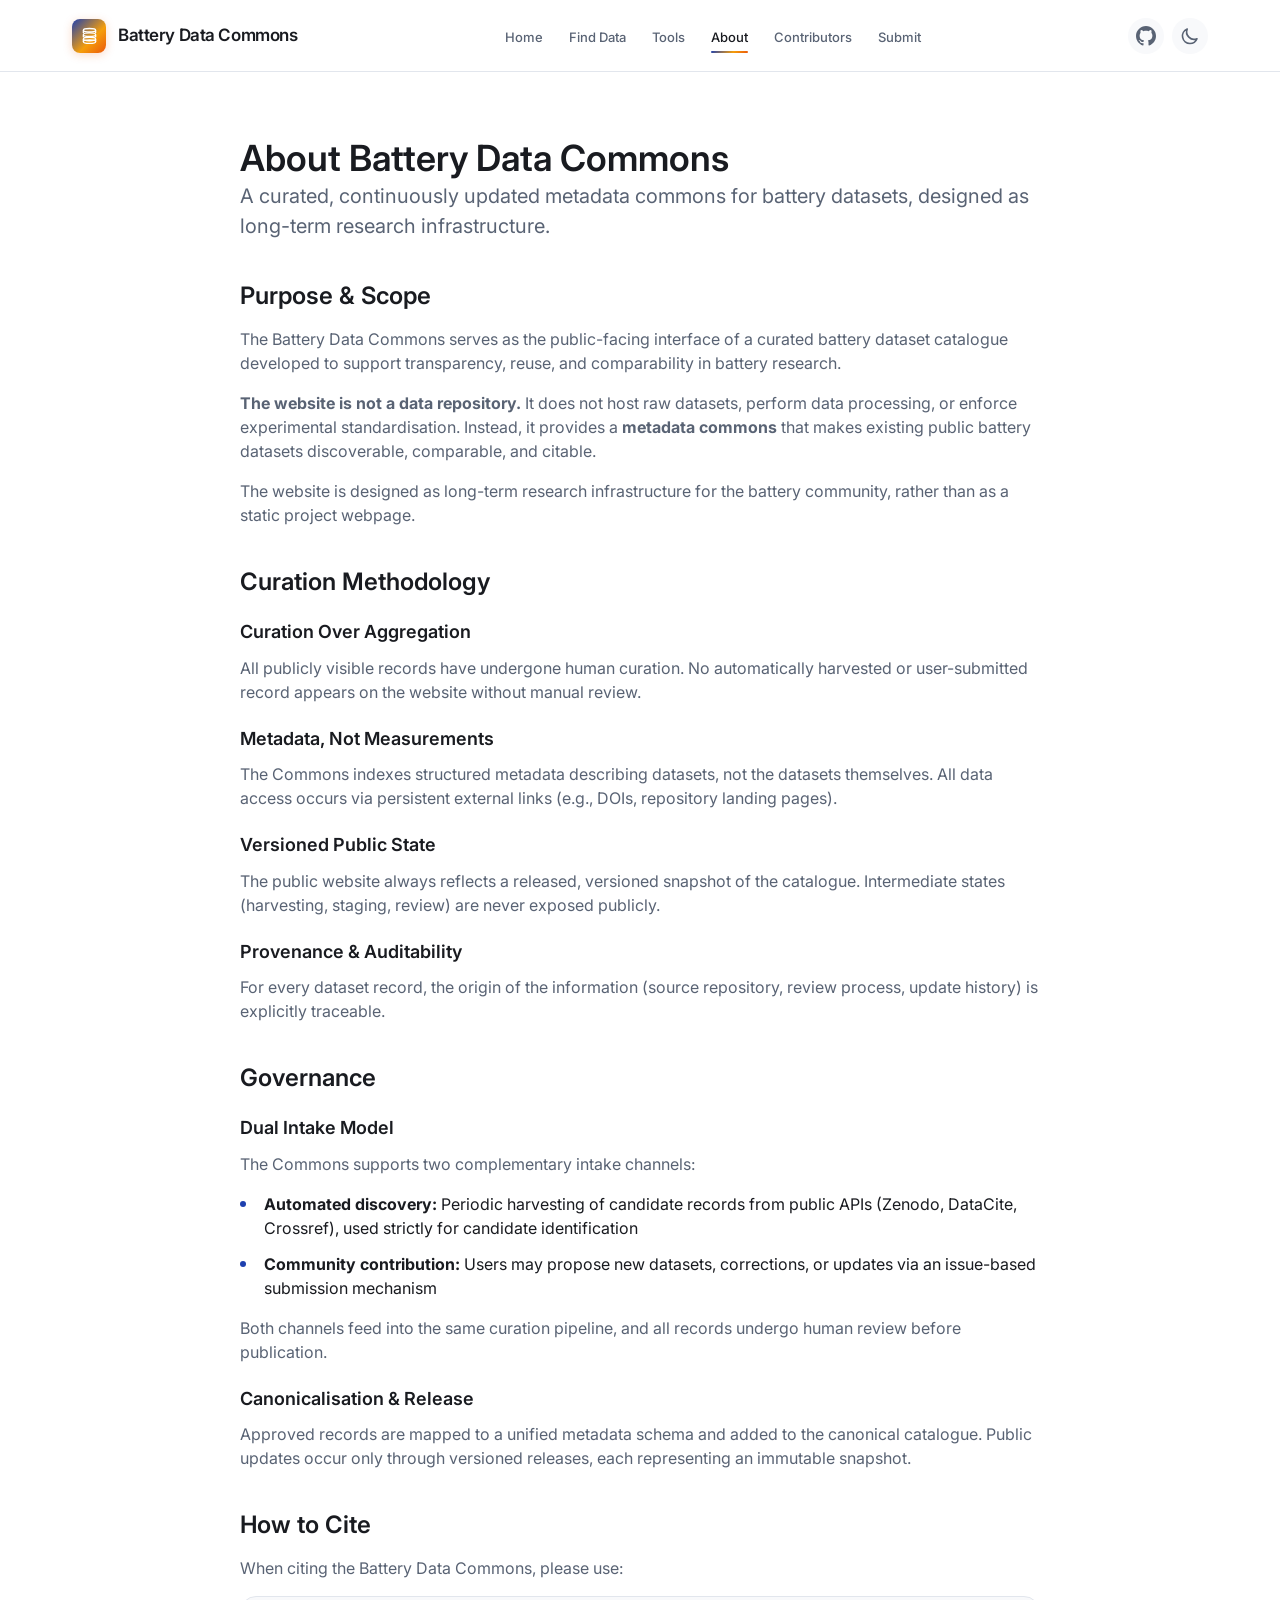
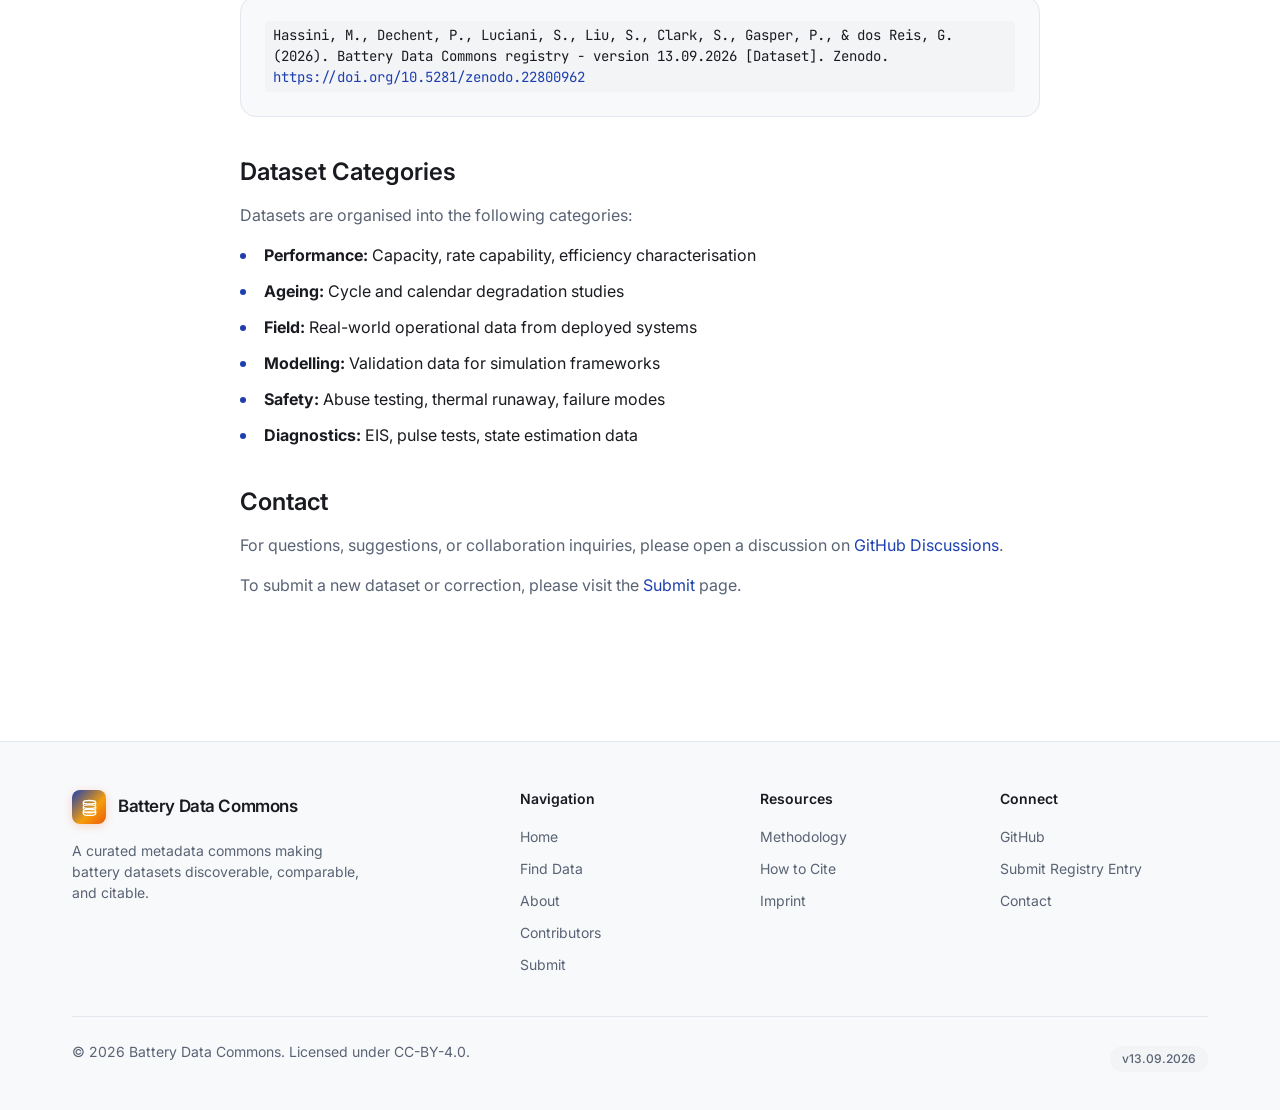
==== BatteryDataCommons/about.html @ a102e531 "Release the v13.09.2026 registry and the refreshed interface The published mirror was still serving " ====
<!DOCTYPE html>
<html lang="en">

<head>
    <meta charset="UTF-8">
    <script>
        (function () {
            const savedTheme = localStorage.getItem('bdc-theme') || 'light';
            document.documentElement.setAttribute('data-theme', savedTheme);
        })();
    </script>
    <meta name="viewport" content="width=device-width, initial-scale=1.0">
    <title>About — Battery Data Commons</title>
    <meta name="description"
        content="Learn about the Battery Data Commons, the methodology, governance, and how to cite the catalogue.">

    <!-- Fonts -->
    <link rel="preconnect" href="https://fonts.googleapis.com">
    <link rel="preconnect" href="https://fonts.gstatic.com" crossorigin>
    <link
        href="https://fonts.googleapis.com/css2?family=Inter:wght@400;500;600;700&family=JetBrains+Mono:wght@400;500&display=swap"
        rel="stylesheet">

    <!-- Styles -->
    <link rel="stylesheet" href="css/variables.css">
    <link rel="stylesheet" href="css/base.css">
    <link rel="stylesheet" href="css/components.css">
    <link rel="stylesheet" href="css/pages.css">

  <link rel="stylesheet" href="css/catalogue.css?v=20260917a">
</head>

<body>
    <!-- Navigation -->
    <nav class="nav">
        <div class="nav-inner">
            <a href="index.html" class="nav-logo">
                <div class="nav-logo-icon">
                    <svg width="20" height="20" viewBox="0 0 24 24" fill="none" stroke="white" stroke-width="1.5">
                        <!-- Bottom dataset container -->
                        <ellipse cx="12" cy="19" rx="7" ry="2" />
                        <path d="M5 16 L5 19 M19 16 L19 19" />
                        <ellipse cx="12" cy="16" rx="7" ry="2" />
                        <!-- Middle dataset container -->
                        <path d="M5 11 L5 14 M19 11 L19 14" />
                        <ellipse cx="12" cy="11" rx="7" ry="2" />
                        <!-- Top dataset container -->
                        <path d="M5 6 L5 9 M19 6 L19 9" />
                        <ellipse cx="12" cy="6" rx="7" ry="2" />
                    </svg>
                </div>
                <span>Battery Data Commons</span>
            </a>

            <ul class="nav-links">
                <li><a href="index.html">Home</a></li>
                <li><a href="find-data.html">Find Data</a></li>
                <li><a href="tools.html">Tools</a></li>
                <li><a href="about.html" class="active">About</a></li>
                <li><a href="members.html">Contributors</a></li>
                <li><a href="contribute.html">Submit</a></li>
            </ul>

            <div class="nav-actions">
                <a href="https://github.com/BatteryCommons/BatteryCommons.github.io" target="_blank" rel="noopener"
                    class="icon-link" aria-label="GitHub Repository">
                    <svg xmlns="http://www.w3.org/2000/svg" width="20" height="20" viewBox="0 0 24 24"
                        fill="currentColor" stroke="none">
                        <path
                            d="M12 0c-6.626 0-12 5.373-12 12 0 5.302 3.438 9.8 8.207 11.387.599.111.793-.261.793-.577v-2.234c-3.338.726-4.033-1.416-4.033-1.416-.546-1.387-1.333-1.756-1.333-1.756-1.089-.745.083-.729.083-.729 1.205.084 1.839 1.237 1.839 1.237 1.07 1.834 2.807 1.304 3.492.997.107-.775.418-1.305.762-1.604-2.665-.305-5.467-1.334-5.467-5.931 0-1.311.469-2.381 1.236-3.221-.124-.303-.535-1.524.117-3.176 0 0 1.008-.322 3.301 1.23.957-.266 1.983-.399 3.003-.404 1.02.005 2.047.138 3.006.404 2.291-1.552 3.297-1.23 3.297-1.23.653 1.653.242 2.874.118 3.176.77.84 1.235 1.911 1.235 3.221 0 4.609-2.807 5.624-5.479 5.921.43.372.823 1.102.823 2.222v3.293c0 .319.192.694.801.576 4.765-1.589 8.199-6.086 8.199-11.386 0-6.627-5.373-12-12-12z" />
                    </svg>
                </a>
                <button class="theme-toggle" onclick="BDCUI.toggleTheme()" aria-label="Toggle theme">
                    <svg xmlns="http://www.w3.org/2000/svg" fill="none" viewBox="0 0 24 24" stroke="currentColor">
                        <path stroke-linecap="round" stroke-linejoin="round" stroke-width="2"
                            d="M20.354 15.354A9 9 0 018.646 3.646 9.003 9.003 0 0012 21a9.003 9.003 0 008.354-5.646z" />
                    </svg>
                </button>
                <button class="nav-toggle" onclick="BDCUI.toggleMobileNav()" aria-label="Toggle menu">
                    <svg width="24" height="24" viewBox="0 0 24 24" fill="none" stroke="currentColor" stroke-width="2">
                        <line x1="3" y1="6" x2="21" y2="6" />
                        <line x1="3" y1="12" x2="21" y2="12" />
                        <line x1="3" y1="18" x2="21" y2="18" />
                    </svg>
                </button>
            </div>
        </div>
    </nav>

    <main>
        <section class="section">
            <div class="container">
                <div class="about-content">
                    <h1>About Battery Data Commons</h1>
                    <p class="text-xl" style="color: var(--color-text-secondary);">
                        A curated, continuously updated metadata commons for battery datasets, designed as long-term
                        research infrastructure.
                    </p>

                    <h2 id="purpose">Purpose & Scope</h2>
                    <p>
                        The Battery Data Commons serves as the public-facing interface of a curated battery dataset
                        catalogue developed to support transparency, reuse, and comparability in battery research.
                    </p>
                    <p>
                        <strong>The website is not a data repository.</strong> It does not host raw datasets, perform
                        data processing, or enforce experimental standardisation. Instead, it provides a
                        <strong>metadata commons</strong> that makes existing public battery datasets discoverable,
                        comparable, and citable.
                    </p>
                    <p>
                        The website is designed as long-term research infrastructure for the battery community,
                        rather than as a static project webpage.
                    </p>

                    <h2 id="methodology">Curation Methodology</h2>
                    <h3>Curation Over Aggregation</h3>
                    <p>
                        All publicly visible records have undergone human curation. No automatically harvested or
                        user-submitted record appears on the website without manual review.
                    </p>

                    <h3>Metadata, Not Measurements</h3>
                    <p>
                        The Commons indexes structured metadata describing datasets, not the datasets themselves. All
                        data access occurs via persistent external links (e.g., DOIs, repository landing pages).
                    </p>

                    <h3>Versioned Public State</h3>
                    <p>
                        The public website always reflects a released, versioned snapshot of the catalogue. Intermediate
                        states (harvesting, staging, review) are never exposed publicly.
                    </p>

                    <h3>Provenance & Auditability</h3>
                    <p>
                        For every dataset record, the origin of the information (source repository, review process,
                        update history) is explicitly traceable.
                    </p>

                    <h2 id="governance">Governance</h2>
                    <h3>Dual Intake Model</h3>
                    <p>The Commons supports two complementary intake channels:</p>
                    <ul>
                        <li><strong>Automated discovery:</strong> Periodic harvesting of candidate records from public
                            APIs (Zenodo, DataCite, Crossref), used strictly for candidate identification</li>
                        <li><strong>Community contribution:</strong> Users may propose new datasets, corrections, or
                            updates via an issue-based submission mechanism</li>
                    </ul>
                    <p>Both channels feed into the same curation pipeline, and all records undergo human review before
                        publication.</p>

                    <h3>Canonicalisation & Release</h3>
                    <p>
                        Approved records are mapped to a unified metadata schema and added to the canonical catalogue.
                        Public updates occur only through versioned releases, each representing an immutable snapshot.
                    </p>

                    <h2 id="citation">How to Cite</h2>
                    <p>When citing the Battery Data Commons, please use:</p>
                    <div class="card" style="background: var(--color-bg-secondary);">
                        <code
                            style="display: block; white-space: pre-wrap; font-size: var(--text-sm);">Hassini, M., Dechent, P., Luciani, S., Liu, S., Clark, S., Gasper, P., &amp; dos Reis, G. (2026). Battery Data Commons registry - version 13.09.2026 [Dataset]. Zenodo. <a
                                href="https://doi.org/10.5281/zenodo.22800962" target="_blank"
                                rel="noopener">https://doi.org/10.5281/zenodo.22800962</a></code>
                    </div>

                    <h2 id="categories">Dataset Categories</h2>
                    <p>Datasets are organised into the following categories:</p>
                    <ul>
                        <li><strong>Performance:</strong> Capacity, rate capability, efficiency characterisation</li>
                        <li><strong>Ageing:</strong> Cycle and calendar degradation studies</li>
                        <li><strong>Field:</strong> Real-world operational data from deployed systems</li>
                        <li><strong>Modelling:</strong> Validation data for simulation frameworks</li>
                        <li><strong>Safety:</strong> Abuse testing, thermal runaway, failure modes</li>
                        <li><strong>Diagnostics:</strong> EIS, pulse tests, state estimation data</li>
                    </ul>

                    <h2 id="contact">Contact</h2>
                    <p>
                        For questions, suggestions, or collaboration inquiries, please open a discussion on
                        <a href="https://github.com/BatteryCommons/BatteryCommons.github.io/discussions">GitHub
                            Discussions</a>.
                    </p>
                    <p>
                        To submit a new dataset or correction, please visit the <a href="contribute.html">Submit</a>
                        page.
                    </p>
                </div>
            </div>
        </section>
    </main>

    <!-- Footer -->
    <footer class="footer">
        <div class="container">
            <div class="footer-grid">
                <div class="footer-brand">
                    <a href="index.html" class="nav-logo">
                        <div class="nav-logo-icon">
                            <svg width="20" height="20" viewBox="0 0 24 24" fill="none" stroke="white"
                                stroke-width="1.5">
                                <!-- Bottom dataset container -->
                                <ellipse cx="12" cy="19" rx="7" ry="2" />
                                <path d="M5 16 L5 19 M19 16 L19 19" />
                                <ellipse cx="12" cy="16" rx="7" ry="2" />
                                <!-- Middle dataset container -->
                                <path d="M5 11 L5 14 M19 11 L19 14" />
                                <ellipse cx="12" cy="11" rx="7" ry="2" />
                                <!-- Top dataset container -->
                                <path d="M5 6 L5 9 M19 6 L19 9" />
                                <ellipse cx="12" cy="6" rx="7" ry="2" />
                            </svg>
                        </div>
                        <span>Battery Data Commons</span>
                    </a>
                    <p>A curated metadata commons making battery datasets discoverable, comparable, and citable.</p>
                </div>
                <div>
                    <h4 class="footer-title">Navigation</h4>
                    <ul class="footer-links">
                        <li><a href="index.html">Home</a></li>
                        <li><a href="find-data.html">Find Data</a></li>
                        <li><a href="about.html">About</a></li>
                        <li><a href="members.html">Contributors</a></li>
                        <li><a href="contribute.html">Submit</a></li>
                    </ul>
                </div>
                <div>
                    <h4 class="footer-title">Resources</h4>
                    <ul class="footer-links">
                        <li><a href="#methodology">Methodology</a></li>
                        <li><a href="#citation">How to Cite</a></li>
                        <li><a href="imprint.html">Imprint</a></li>
                    </ul>
                </div>
                <div>
                    <h4 class="footer-title">Connect</h4>
                    <ul class="footer-links">
                        <li><a href="https://github.com/BatteryCommons/BatteryCommons.github.io" target="_blank"
                                rel="noopener">GitHub</a>
                        </li>
                        <li><a href="contribute.html">Submit Registry Entry</a></li>
                        <li><a href="mailto:contact@battery-data-commons.org">Contact</a></li>
                    </ul>
                </div>
            </div>
            <div class="footer-bottom">
                <p>© 2026 Battery Data Commons. Licensed under CC-BY-4.0.</p>
                <span class="version-badge">v13.09.2026</span>
            </div>
        </div>
    </footer>

    <!-- Scripts -->
    <script src="js/data.js?v=20260913"></script>
    <script src="js/ui.js?v=20260913b"></script>
  <script src="js/release.js?v=20260917a"></script>
</body>

</html>
---- BatteryDataCommons/css/variables.css ----
/* ============================================
   Battery Data Commons — Design System Variables
   ============================================ */

:root {
  /* Color Palette — Light Mode */
  --color-bg-primary: #ffffff;
  --color-bg-secondary: #f8fafc;
  --color-bg-tertiary: #f1f5f9;
  --color-bg-card: #ffffff;
  --color-bg-hover: #e2e8f0;

  --color-text-primary: #0f172a;
  --color-text-secondary: #475569;
  --color-text-tertiary: #94a3b8;
  --color-text-inverse: #ffffff;

  /* Accent Colors — Blue Gold Energy Theme */
  --color-accent-primary: #1e40af;
  /* Deep Blue */
  --color-accent-secondary: #f59e0b;
  /* Gold */
  --color-accent-tertiary: #ea580c;
  /* Orange */
  --color-accent-gradient: linear-gradient(135deg, #1e40af 0%, #f59e0b 60%, #ea580c 100%);

  /* Category Colors */
  --color-cat-performance: #3b82f6;
  --color-cat-durability: #f59e0b;
  --color-cat-field: #10b981;
  --color-cat-modelling: #8b5cf6;
  --color-cat-safety: #ef4444;
  --color-cat-diagnostics: #ec4899;

  /* Semantic Colors */
  --color-success: #10b981;
  --color-warning: #f59e0b;
  --color-error: #ef4444;
  --color-info: #0ea5e9;

  /* Borders */
  --color-border: #e2e8f0;
  --color-border-hover: #cbd5e1;

  /* Shadows */
  --shadow-sm: 0 1px 2px 0 rgb(0 0 0 / 0.05);
  --shadow-md: 0 4px 6px -1px rgb(0 0 0 / 0.1), 0 2px 4px -2px rgb(0 0 0 / 0.1);
  --shadow-lg: 0 10px 15px -3px rgb(0 0 0 / 0.1), 0 4px 6px -4px rgb(0 0 0 / 0.1);
  --shadow-xl: 0 20px 25px -5px rgb(0 0 0 / 0.1), 0 8px 10px -6px rgb(0 0 0 / 0.1);
  --shadow-glow: 0 0 20px rgb(14 165 233 / 0.3);

  /* Typography */
  --font-sans: 'Inter', -apple-system, BlinkMacSystemFont, 'Segoe UI', sans-serif;
  --font-mono: 'JetBrains Mono', 'Fira Code', monospace;

  --text-xs: 0.75rem;
  --text-sm: 0.875rem;
  --text-base: 1rem;
  --text-lg: 1.125rem;
  --text-xl: 1.25rem;
  --text-2xl: 1.5rem;
  --text-3xl: 1.875rem;
  --text-4xl: 2.25rem;
  --text-5xl: 3rem;

  --font-normal: 400;
  --font-medium: 500;
  --font-semibold: 600;
  --font-bold: 700;

  --leading-tight: 1.25;
  --leading-normal: 1.5;
  --leading-relaxed: 1.75;

  /* Spacing */
  --space-1: 0.25rem;
  --space-2: 0.5rem;
  --space-3: 0.75rem;
  --space-4: 1rem;
  --space-5: 1.25rem;
  --space-6: 1.5rem;
  --space-8: 2rem;
  --space-10: 2.5rem;
  --space-12: 3rem;
  --space-16: 4rem;
  --space-20: 5rem;
  --space-24: 6rem;

  /* Border Radius */
  --radius-sm: 0.25rem;
  --radius-md: 0.5rem;
  --radius-lg: 0.75rem;
  --radius-xl: 1rem;
  --radius-2xl: 1.5rem;
  --radius-full: 9999px;

  /* Transitions */
  --transition-fast: 150ms ease;
  --transition-base: 200ms ease;
  --transition-slow: 300ms ease;

  /* Layout */
  --max-width: 1280px;
  --nav-height: 4rem;
}

/* Dark Mode */
[data-theme="dark"] {
  --color-bg-primary: #0f172a;
  --color-bg-secondary: #1e293b;
  --color-bg-tertiary: #334155;
  --color-bg-card: #1e293b;
  --color-bg-hover: #334155;

  --color-text-primary: #f8fafc;
  --color-text-secondary: #cbd5e1;
  --color-text-tertiary: #64748b;
  --color-text-inverse: #0f172a;

  --color-border: #334155;
  --color-border-hover: #475569;

  --shadow-sm: 0 1px 2px 0 rgb(0 0 0 / 0.3);
  --shadow-md: 0 4px 6px -1px rgb(0 0 0 / 0.4), 0 2px 4px -2px rgb(0 0 0 / 0.3);
  --shadow-lg: 0 10px 15px -3px rgb(0 0 0 / 0.4), 0 4px 6px -4px rgb(0 0 0 / 0.3);
  --shadow-xl: 0 20px 25px -5px rgb(0 0 0 / 0.5), 0 8px 10px -6px rgb(0 0 0 / 0.4);
}
---- BatteryDataCommons/css/base.css ----
/* ============================================
   Battery Data Commons — Base Styles
   ============================================ */

/* Reset */
*,
*::before,
*::after {
    box-sizing: border-box;
    margin: 0;
    padding: 0;
}

html {
    font-size: 16px;
    scroll-behavior: smooth;
    -webkit-font-smoothing: antialiased;
    -moz-osx-font-smoothing: grayscale;
}

body {
    font-family: var(--font-sans);
    font-size: var(--text-base);
    line-height: var(--leading-normal);
    color: var(--color-text-primary);
    background-color: var(--color-bg-primary);
    min-height: 100vh;
    transition: background-color var(--transition-base), color var(--transition-base);
}

/* Typography */
h1,
h2,
h3,
h4,
h5,
h6 {
    font-weight: var(--font-semibold);
    line-height: var(--leading-tight);
    color: var(--color-text-primary);
}

h1 {
    font-size: var(--text-4xl);
}

h2 {
    font-size: var(--text-3xl);
}

h3 {
    font-size: var(--text-2xl);
}

h4 {
    font-size: var(--text-xl);
}

h5 {
    font-size: var(--text-lg);
}

h6 {
    font-size: var(--text-base);
}

p {
    margin-bottom: var(--space-4);
    color: var(--color-text-secondary);
}

a {
    color: var(--color-accent-primary);
    text-decoration: none;
    transition: color var(--transition-fast);
}

a:hover {
    color: var(--color-accent-secondary);
}

code,
pre {
    font-family: var(--font-mono);
    font-size: var(--text-sm);
}

code {
    background-color: var(--color-bg-tertiary);
    padding: var(--space-1) var(--space-2);
    border-radius: var(--radius-sm);
}

/* Images */
img {
    max-width: 100%;
    height: auto;
    display: block;
}

/* Lists */
ul,
ol {
    padding-left: var(--space-6);
    margin-bottom: var(--space-4);
}

li {
    margin-bottom: var(--space-2);
}

/* Container */
.container {
    max-width: var(--max-width);
    margin: 0 auto;
    padding: 0 var(--space-6);
}

/* Section */
.section {
    padding: var(--space-16) 0;
}

.section-sm {
    padding: var(--space-8) 0;
}

.section-lg {
    padding: var(--space-24) 0;
}

/* Grid */
.grid {
    display: grid;
    gap: var(--space-6);
}

.grid-2 {
    grid-template-columns: repeat(2, 1fr);
}

.grid-3 {
    grid-template-columns: repeat(3, 1fr);
}

.grid-4 {
    grid-template-columns: repeat(4, 1fr);
}

@media (max-width: 1024px) {
    .grid-4 {
        grid-template-columns: repeat(2, 1fr);
    }

    .grid-3 {
        grid-template-columns: repeat(2, 1fr);
    }
}

@media (max-width: 640px) {

    .grid-4,
    .grid-3,
    .grid-2 {
        grid-template-columns: 1fr;
    }
}

/* Flex utilities */
.flex {
    display: flex;
}

.flex-col {
    flex-direction: column;
}

.flex-wrap {
    flex-wrap: wrap;
}

.items-center {
    align-items: center;
}

.items-start {
    align-items: flex-start;
}

.justify-center {
    justify-content: center;
}

.justify-between {
    justify-content: space-between;
}

.gap-2 {
    gap: var(--space-2);
}

.gap-4 {
    gap: var(--space-4);
}

.gap-6 {
    gap: var(--space-6);
}

.gap-8 {
    gap: var(--space-8);
}

/* Text utilities */
.text-center {
    text-align: center;
}

.text-sm {
    font-size: var(--text-sm);
}

.text-lg {
    font-size: var(--text-lg);
}

.text-xl {
    font-size: var(--text-xl);
}

.text-2xl {
    font-size: var(--text-2xl);
}

.text-muted {
    color: var(--color-text-tertiary);
}

.font-medium {
    font-weight: var(--font-medium);
}

.font-semibold {
    font-weight: var(--font-semibold);
}

.font-bold {
    font-weight: var(--font-bold);
}

.font-mono {
    font-family: var(--font-mono);
}

/* Spacing utilities */
.mt-4 {
    margin-top: var(--space-4);
}

.mt-6 {
    margin-top: var(--space-6);
}

.mt-8 {
    margin-top: var(--space-8);
}

.mb-4 {
    margin-bottom: var(--space-4);
}

.mb-6 {
    margin-bottom: var(--space-6);
}

.mb-8 {
    margin-bottom: var(--space-8);
}

/* Visibility */
.sr-only {
    position: absolute;
    width: 1px;
    height: 1px;
    padding: 0;
    margin: -1px;
    overflow: hidden;
    clip: rect(0, 0, 0, 0);
    border: 0;
}

/* Animation */
@keyframes fadeIn {
    from {
        opacity: 0;
        transform: translateY(10px);
    }

    to {
        opacity: 1;
        transform: translateY(0);
    }
}

@keyframes pulse {

    0%,
    100% {
        opacity: 1;
    }

    50% {
        opacity: 0.7;
    }
}

@keyframes shimmer {
    0% {
        background-position: -200% 0;
    }

    100% {
        background-position: 200% 0;
    }
}

.animate-fade-in {
    animation: fadeIn 0.5s ease forwards;
}

.animate-pulse {
    animation: pulse 2s ease-in-out infinite;
}
---- BatteryDataCommons/css/components.css ----
/* ============================================
   Battery Data Commons — Components
   ============================================ */

/* Navigation */
.nav {
    position: fixed;
    top: 0;
    left: 0;
    right: 0;
    height: var(--nav-height);
    background: var(--color-bg-primary);
    border-bottom: 1px solid var(--color-border);
    z-index: 1000;
    backdrop-filter: blur(10px);
    background-color: rgba(255, 255, 255, 0.9);
    transition: background-color var(--transition-base);
}

[data-theme="dark"] .nav {
    background-color: rgba(15, 23, 42, 0.9);
}

.nav-inner {
    max-width: var(--max-width);
    margin: 0 auto;
    padding: 0 var(--space-6);
    height: 100%;
    display: flex;
    align-items: center;
    justify-content: space-between;
}

.nav-logo {
    display: flex;
    align-items: center;
    gap: var(--space-3);
    font-weight: var(--font-bold);
    font-size: var(--text-lg);
    color: var(--color-text-primary);
}

.nav-logo-icon {
    width: 32px;
    height: 32px;
    background: var(--color-accent-gradient);
    border-radius: var(--radius-md);
    display: flex;
    align-items: center;
    justify-content: center;
}

.nav-links {
    display: flex;
    align-items: center;
    gap: var(--space-8);
    list-style: none;
    padding: 0;
    margin: 0;
}

.nav-links a {
    color: var(--color-text-secondary);
    font-weight: var(--font-medium);
    font-size: var(--text-sm);
    padding: var(--space-2) 0;
    position: relative;
    transition: color var(--transition-fast);
}

.nav-links a::after {
    content: '';
    position: absolute;
    bottom: 0;
    left: 0;
    width: 0;
    height: 2px;
    background: var(--color-accent-gradient);
    transition: width var(--transition-base);
}

.nav-links a:hover,
.nav-links a.active {
    color: var(--color-text-primary);
}

.nav-links a:hover::after,
.nav-links a.active::after {
    width: 100%;
}

.nav-actions {
    display: flex;
    align-items: center;
    gap: var(--space-4);
}

/* Theme Toggle */
/* Theme Toggle & Icon Links */
.theme-toggle,
.icon-link {
    background: var(--color-bg-tertiary);
    border: none;
    width: 40px;
    height: 40px;
    border-radius: var(--radius-full);
    display: flex;
    align-items: center;
    justify-content: center;
    cursor: pointer;
    transition: background-color var(--transition-fast);
}

.theme-toggle:hover,
.icon-link:hover {
    background: var(--color-bg-hover);
}

.theme-toggle svg,
.icon-link svg {
    width: 20px;
    height: 20px;
    color: var(--color-text-secondary);
}

/* Buttons */
.btn {
    display: inline-flex;
    align-items: center;
    justify-content: center;
    gap: var(--space-2);
    padding: var(--space-3) var(--space-6);
    font-family: var(--font-sans);
    font-size: var(--text-sm);
    font-weight: var(--font-medium);
    border-radius: var(--radius-lg);
    border: none;
    cursor: pointer;
    transition: all var(--transition-fast);
    text-decoration: none;
}

.btn-primary {
    background: var(--color-accent-gradient);
    color: white;
    box-shadow: var(--shadow-md);
}

.btn-primary:hover {
    transform: translateY(-2px);
    box-shadow: var(--shadow-lg), var(--shadow-glow);
    color: white;
}

/* Animated gradient button for hero CTA */
.btn-primary-animated {
    background: linear-gradient(45deg, #1e40af 0%, #f59e0b 25%, #ea580c 50%, #f59e0b 75%, #1e40af 100%);
    background-size: 200% 200%;
    animation: diagonalFlow 3s ease infinite;
    color: white;
    box-shadow: var(--shadow-md);
}

.btn-primary-animated:hover {
    transform: translateY(-2px);
    box-shadow: var(--shadow-lg), 0 0 20px rgba(245, 158, 11, 0.4);
    color: white;
}

@keyframes diagonalFlow {
    0% {
        background-position: 0% 0%;
    }

    50% {
        background-position: 100% 100%;
    }

    100% {
        background-position: 0% 0%;
    }
}

.btn-secondary {
    background: var(--color-bg-tertiary);
    color: var(--color-text-primary);
}

.btn-secondary:hover {
    background: var(--color-bg-hover);
}

.btn-outline {
    background: transparent;
    border: 1px solid var(--color-border);
    color: var(--color-text-primary);
}

.btn-outline:hover {
    border-color: var(--color-accent-primary);
    color: var(--color-accent-primary);
}

/* Gradient outline button for action links */
.btn-outline-gradient {
    background: transparent;
    border: 2px solid transparent;
    background-image: linear-gradient(var(--color-bg-card), var(--color-bg-card)), var(--color-accent-gradient);
    background-origin: border-box;
    background-clip: padding-box, border-box;
    color: var(--color-accent-primary);
    font-weight: var(--font-semibold);
}

.btn-outline-gradient:hover {
    background-image: var(--color-accent-gradient);
    background-clip: padding-box;
    color: white;
    box-shadow: var(--shadow-md);
}

.btn-lg {
    padding: var(--space-4) var(--space-8);
    font-size: var(--text-base);
}

.btn-sm {
    padding: var(--space-2) var(--space-4);
    font-size: var(--text-xs);
}

/* Cards */
.card {
    background: var(--color-bg-card);
    border: 1px solid var(--color-border);
    border-radius: var(--radius-xl);
    padding: var(--space-6);
    transition: all var(--transition-base);
}

.card:hover {
    border-color: var(--color-border-hover);
    box-shadow: var(--shadow-lg);
    transform: translateY(-2px);
}

.card-header {
    margin-bottom: var(--space-4);
}

.card-title {
    font-size: var(--text-lg);
    font-weight: var(--font-semibold);
    margin-bottom: var(--space-2);
}

.card-subtitle {
    font-size: var(--text-sm);
    color: var(--color-text-tertiary);
}

.card-body {
    color: var(--color-text-secondary);
}

.card-footer {
    margin-top: var(--space-4);
    padding-top: var(--space-4);
    border-top: 1px solid var(--color-border);
}

/* Badges */
.badge {
    display: inline-flex;
    align-items: center;
    padding: var(--space-1) var(--space-3);
    font-size: var(--text-xs);
    font-weight: var(--font-medium);
    border-radius: var(--radius-full);
    background: var(--color-bg-tertiary);
    color: var(--color-text-secondary);
}

.badge-performance {
    background: rgba(59, 130, 246, 0.15);
    color: var(--color-cat-performance);
}

.badge-durability {
    background: rgba(245, 158, 11, 0.15);
    color: var(--color-cat-durability);
}

.badge-field {
    background: rgba(16, 185, 129, 0.15);
    color: var(--color-cat-field);
}

.badge-modelling {
    background: rgba(139, 92, 246, 0.15);
    color: var(--color-cat-modelling);
}

.badge-safety {
    background: rgba(239, 68, 68, 0.15);
    color: var(--color-cat-safety);
}

.badge-diagnostics {
    background: rgba(236, 72, 153, 0.15);
    color: var(--color-cat-diagnostics);
}

/* Stats Card */
.stat-card {
    text-align: center;
    padding: var(--space-8);
}

.stat-value {
    font-size: var(--text-4xl);
    font-weight: var(--font-bold);
    background: var(--color-accent-gradient);
    -webkit-background-clip: text;
    -webkit-text-fill-color: transparent;
    background-clip: text;
}

.stat-label {
    font-size: var(--text-sm);
    color: var(--color-text-tertiary);
    margin-top: var(--space-2);
}

/* Dataset Card */
.dataset-card {
    display: flex;
    flex-direction: column;
}

.dataset-card .card-header {
    display: flex;
    justify-content: space-between;
    align-items: flex-start;
    gap: var(--space-4);
}

.dataset-meta {
    display: flex;
    flex-wrap: wrap;
    gap: var(--space-2);
    margin-top: var(--space-3);
}

.dataset-doi {
    font-family: var(--font-mono);
    font-size: var(--text-xs);
    color: var(--color-text-tertiary);
    margin-top: var(--space-2);
}

/* Input */
.input {
    width: 100%;
    padding: var(--space-3) var(--space-4);
    font-family: var(--font-sans);
    font-size: var(--text-sm);
    color: var(--color-text-primary);
    background: var(--color-bg-secondary);
    border: 1px solid var(--color-border);
    border-radius: var(--radius-lg);
    transition: all var(--transition-fast);
}

.input:focus {
    outline: none;
    border-color: var(--color-accent-primary);
    box-shadow: 0 0 0 3px rgba(14, 165, 233, 0.1);
}

.input::placeholder {
    color: var(--color-text-tertiary);
}

body.modal-open {
    overflow: hidden;
}

.correction-callout {
    padding: var(--space-5) var(--space-6);
    transition: none;
}

.correction-callout:hover {
    border-color: var(--color-border);
    box-shadow: none;
    transform: none;
}

.correction-callout h2 {
    margin-bottom: var(--space-2);
    font-size: var(--text-lg);
}

.correction-callout-inner {
    display: flex;
    justify-content: space-between;
    align-items: flex-start;
    gap: var(--space-4);
}

.correction-callout-inner p {
    margin: 0;
    max-width: 62ch;
    color: var(--color-text-secondary);
    font-size: var(--text-sm);
    line-height: 1.5;
}

.correction-modal {
    position: fixed;
    inset: 0;
    z-index: 1200;
    display: flex;
    align-items: center;
    justify-content: center;
    padding: var(--space-4);
    background: rgba(15, 23, 42, 0.65);
    backdrop-filter: blur(6px);
}

.correction-modal[hidden] {
    display: none;
}

.correction-dialog {
    width: min(100%, 680px);
    background: var(--color-bg-card);
    border: 1px solid var(--color-border);
    border-radius: var(--radius-xl);
    box-shadow: var(--shadow-lg);
    padding: var(--space-6);
}

.correction-dialog-header {
    display: flex;
    justify-content: space-between;
    align-items: flex-start;
    gap: var(--space-4);
    margin-bottom: var(--space-4);
}

.correction-dialog-header h3 {
    margin-bottom: var(--space-2);
}

.correction-summary {
    margin: 0;
    color: var(--color-text-tertiary);
}

.correction-close {
    width: 40px;
    height: 40px;
    border: 1px solid var(--color-border);
    border-radius: var(--radius-full);
    background: transparent;
    color: var(--color-text-secondary);
    cursor: pointer;
    font-size: var(--text-lg);
    line-height: 1;
    transition: all var(--transition-base);
}

.correction-close:hover {
    border-color: var(--color-accent-primary);
    color: var(--color-accent-primary);
}

.correction-form {
    display: flex;
    flex-direction: column;
    gap: var(--space-4);
}

.correction-field {
    display: flex;
    flex-direction: column;
    gap: var(--space-2);
}

.correction-label {
    font-size: var(--text-sm);
    font-weight: var(--font-medium);
}

.correction-textarea {
    min-height: 140px;
    resize: vertical;
    font-family: inherit;
}

.correction-note {
    margin: 0;
    color: var(--color-text-tertiary);
    font-size: var(--text-sm);
}

.correction-actions {
    display: flex;
    justify-content: flex-end;
    gap: var(--space-3);
    flex-wrap: wrap;
}

/* Search Box */
.search-box {
    position: relative;
}

.search-box .search-icon {
    position: absolute;
    left: var(--space-4);
    top: 50%;
    transform: translateY(-50%);
    color: var(--color-text-tertiary);
    width: 20px;
    height: 20px;
}

.search-box .input {
    padding-left: var(--space-12);
}

/* Checkbox & Filter */
.filter-group {
    margin-bottom: var(--space-6);
}

.filter-title {
    font-size: var(--text-sm);
    font-weight: var(--font-semibold);
    color: var(--color-text-primary);
    margin-bottom: var(--space-3);
}

.filter-option {
    display: flex;
    align-items: center;
    gap: var(--space-3);
    padding: var(--space-2) 0;
    cursor: pointer;
}

.filter-option input[type="checkbox"] {
    width: 18px;
    height: 18px;
    accent-color: var(--color-accent-primary);
    cursor: pointer;
}

.filter-option label {
    font-size: var(--text-sm);
    color: var(--color-text-secondary);
    cursor: pointer;
    flex: 1;
}

.filter-option .count {
    font-size: var(--text-xs);
    color: var(--color-text-tertiary);
}

/* Compact chemistry discovery chips — neutral, small, and low-chrome. */
.filter-group-compact {
    margin-bottom: var(--space-6);
}

.filter-chip-list {
    display: flex;
    flex-wrap: wrap;
    gap: 0.4rem;
}

.filter-chip {
    display: inline-flex;
    align-items: center;
    gap: 0.3rem;
    min-height: 28px;
    padding: 0.35rem 0.55rem;
    border: 1px solid var(--color-border);
    border-radius: var(--radius-full);
    background: transparent;
    color: var(--color-text-secondary);
    font-family: var(--font-sans);
    font-size: 0.6875rem;
    font-weight: var(--font-medium);
    line-height: 1;
    cursor: pointer;
    transition: background-color var(--transition-fast), border-color var(--transition-fast), color var(--transition-fast);
}

.filter-chip:hover {
    border-color: var(--color-text-tertiary);
    background: var(--color-bg-secondary);
    color: var(--color-text-primary);
}

.filter-chip.is-active {
    border-color: var(--color-text-primary);
    background: var(--color-text-primary);
    color: var(--color-bg-primary);
}

.filter-chip-count {
    font-size: 0.625rem;
    font-variant-numeric: tabular-nums;
    opacity: 0.58;
}

/* Footer */
.footer {
    background: var(--color-bg-secondary);
    border-top: 1px solid var(--color-border);
    padding: var(--space-12) 0 var(--space-8);
    margin-top: var(--space-16);
}

.footer-grid {
    display: grid;
    grid-template-columns: 2fr 1fr 1fr 1fr;
    gap: var(--space-8);
}

@media (max-width: 768px) {
    .footer-grid {
        grid-template-columns: 1fr;
        gap: var(--space-6);
    }
}

.footer-brand {
    max-width: 300px;
}

.footer-brand p {
    font-size: var(--text-sm);
    margin-top: var(--space-4);
}

.footer-title {
    font-size: var(--text-sm);
    font-weight: var(--font-semibold);
    color: var(--color-text-primary);
    margin-bottom: var(--space-4);
}

.footer-links {
    list-style: none;
    padding: 0;
    margin: 0;
}

.footer-links li {
    margin-bottom: var(--space-2);
}

.footer-links a {
    font-size: var(--text-sm);
    color: var(--color-text-secondary);
}

.footer-links a:hover {
    color: var(--color-accent-primary);
}

.footer-bottom {
    margin-top: var(--space-8);
    padding-top: var(--space-6);
    border-top: 1px solid var(--color-border);
    display: flex;
    justify-content: space-between;
    align-items: center;
    font-size: var(--text-sm);
    color: var(--color-text-tertiary);
}

@media (max-width: 640px) {
    .footer-bottom {
        flex-direction: column;
        gap: var(--space-4);
        text-align: center;
    }
}

/* Version Badge */
.version-badge {
    display: inline-flex;
    align-items: center;
    gap: var(--space-2);
    padding: var(--space-1) var(--space-3);
    background: var(--color-bg-tertiary);
    border-radius: var(--radius-full);
    font-size: var(--text-xs);
    font-weight: var(--font-medium);
    color: var(--color-text-secondary);
}

.version-badge::before {
    content: '';
    width: 6px;
    height: 6px;
    background: var(--color-success);
    border-radius: 50%;
}

/* Mobile Nav */
.nav-toggle {
    display: none;
    background: none;
    border: none;
    padding: var(--space-2);
    cursor: pointer;
}

@media (max-width: 768px) {
    .nav-toggle {
        display: flex;
    }

    .nav-links {
        position: fixed;
        top: var(--nav-height);
        left: 0;
        right: 0;
        background: var(--color-bg-primary);
        border-bottom: 1px solid var(--color-border);
        flex-direction: column;
        padding: var(--space-6);
        gap: var(--space-4);
        transform: translateY(-100%);
        opacity: 0;
        transition: all var(--transition-base);
    }

    .nav-links.open {
        transform: translateY(0);
        opacity: 1;
    }
}

@media (max-width: 640px) {
    .correction-callout-inner,
    .correction-actions {
        flex-direction: column;
        align-items: stretch;
    }

    .correction-dialog {
        padding: var(--space-5);
    }
}
---- BatteryDataCommons/css/pages.css ----
/* ============================================
   Battery Data Commons — Page Layouts
   ============================================ */

/* Main Content Offset */
main {
    padding-top: var(--nav-height);
}

/* Hero Section */
.hero {
    background: var(--color-bg-secondary);
    padding: var(--space-20) 0;
    text-align: center;
    position: relative;
    overflow: hidden;
}

.hero::before {
    content: '';
    position: absolute;
    top: 0;
    left: 0;
    right: 0;
    height: 4px;
    background: var(--color-accent-gradient);
}

.hero-content {
    max-width: 800px;
    margin: 0 auto;
    position: relative;
    z-index: 1;
}

.hero-badge {
    display: inline-flex;
    align-items: center;
    gap: var(--space-2);
    padding: var(--space-2) var(--space-4);
    background: var(--color-bg-tertiary);
    border-radius: var(--radius-full);
    font-size: var(--text-sm);
    color: var(--color-text-secondary);
    margin-bottom: var(--space-6);
}

.hero h1 {
    font-size: var(--text-5xl);
    margin-bottom: var(--space-6);
    background: var(--color-accent-gradient);
    -webkit-background-clip: text;
    -webkit-text-fill-color: transparent;
    background-clip: text;
}

.hero p {
    font-size: var(--text-xl);
    color: var(--color-text-secondary);
    margin-bottom: var(--space-8);
}

.hero-actions {
    display: flex;
    justify-content: center;
    gap: var(--space-4);
    flex-wrap: wrap;
}

/* Background Decoration */
.hero-bg {
    position: absolute;
    inset: 0;
    overflow: hidden;
    pointer-events: none;
}

.hero-bg-gradient {
    position: absolute;
    width: 600px;
    height: 600px;
    border-radius: 50%;
    filter: blur(100px);
    opacity: 0.15;
}

.hero-bg-gradient:nth-child(1) {
    top: -200px;
    right: -100px;
    background: var(--color-accent-primary);
}

.hero-bg-gradient:nth-child(2) {
    bottom: -300px;
    left: -100px;
    background: var(--color-accent-tertiary);
}

/* Find Data Page Layout - Independent Scroll Panels */
.find-data-layout {
    display: grid;
    grid-template-columns: 280px 1fr;
    gap: var(--space-8);
    height: calc(100vh - var(--nav-height) - var(--space-16));
    align-items: stretch;
}

@media (max-width: 1024px) {
    .find-data-layout {
        grid-template-columns: 1fr;
        height: auto;
    }
}

.sidebar {
    position: relative;
    background: var(--color-bg-card);
    border: 1px solid var(--color-border);
    border-radius: var(--radius-xl);
    padding: var(--space-6);
    overflow-y: auto;
    max-height: 100%;
}

/* Custom scrollbar for sidebar */
.sidebar::-webkit-scrollbar {
    width: 6px;
}

.sidebar::-webkit-scrollbar-track {
    background: transparent;
}

.sidebar::-webkit-scrollbar-thumb {
    background: var(--color-border);
    border-radius: 3px;
}

.sidebar::-webkit-scrollbar-thumb:hover {
    background: var(--color-text-tertiary);
}

@media (max-width: 1024px) {
    .sidebar {
        max-height: 400px;
        overflow-y: auto;
    }
}

.results-area {
    overflow-y: auto;
    max-height: 100%;
    padding-right: var(--space-2);
}

/* Custom scrollbar for results */
.results-area::-webkit-scrollbar {
    width: 6px;
}

.results-area::-webkit-scrollbar-track {
    background: transparent;
}

.results-area::-webkit-scrollbar-thumb {
    background: var(--color-border);
    border-radius: 3px;
}

.results-area::-webkit-scrollbar-thumb:hover {
    background: var(--color-text-tertiary);
}

@media (max-width: 1024px) {
    .results-area {
        max-height: none;
        overflow-y: visible;
        padding-right: 0;
    }
}

.results-header {
    display: flex;
    justify-content: space-between;
    align-items: center;
    margin-bottom: var(--space-6);
    flex-wrap: wrap;
    gap: var(--space-4);
    position: sticky;
    top: 0;
    background: var(--color-bg-primary);
    padding: var(--space-2) 0;
    z-index: 10;
}

.results-count {
    font-size: var(--text-lg);
    font-weight: var(--font-semibold);
}

.results-count span {
    color: var(--color-accent-primary);
}

.results-grid {
    display: grid;
    gap: var(--space-4);
}

/* Dataset Detail Page */
.dataset-detail {
    max-width: 900px;
    margin: 0 auto;
}

.dataset-detail-header {
    margin-bottom: var(--space-8);
}

.dataset-detail-header h1 {
    font-size: var(--text-3xl);
    margin-bottom: var(--space-4);
}

.dataset-detail-meta {
    display: flex;
    flex-wrap: wrap;
    gap: var(--space-3);
    margin-bottom: var(--space-4);
}

.dataset-detail-section {
    margin-bottom: var(--space-8);
}

.dataset-detail-section h2 {
    font-size: var(--text-xl);
    margin-bottom: var(--space-4);
    padding-bottom: var(--space-2);
    border-bottom: 1px solid var(--color-border);
}

.dataset-detail-grid {
    display: grid;
    grid-template-columns: repeat(2, 1fr);
    gap: var(--space-4);
}

@media (max-width: 640px) {
    .dataset-detail-grid {
        grid-template-columns: 1fr;
    }
}

.detail-item {
    padding: var(--space-4);
    background: var(--color-bg-secondary);
    border-radius: var(--radius-lg);
}

.detail-item-label {
    font-size: var(--text-xs);
    color: var(--color-text-tertiary);
    text-transform: uppercase;
    letter-spacing: 0.05em;
    margin-bottom: var(--space-1);
}

.detail-item-value {
    font-weight: var(--font-medium);
    color: var(--color-text-primary);
}

.cell-variants-summary {
    color: var(--color-text-secondary);
    margin-bottom: var(--space-4);
}


.variant-values-card {
    padding: var(--space-4);
    background: var(--color-bg-secondary);
    border-radius: var(--radius-lg);
}

.variant-value-group + .variant-value-group {
    margin-top: var(--space-4);
    padding-top: var(--space-4);
    border-top: 1px solid var(--color-border);
}

.variant-value-chips {
    display: flex;
    flex-wrap: wrap;
    gap: var(--space-2);
}

.variant-value-chip {
    display: inline-flex;
    align-items: center;
    padding: var(--space-2) var(--space-3);
    background: var(--color-bg-card);
    border: 1px solid var(--color-border);
    border-radius: var(--radius-full);
    color: var(--color-text-primary);
    font-size: var(--text-sm);
    font-weight: var(--font-medium);
    line-height: 1;
}

.cell-variants-table-wrap {
    overflow-x: auto;
    border: 1px solid var(--color-border);
    border-radius: var(--radius-lg);
    background: var(--color-bg-card);
}

.cell-variants-table {
    width: 100%;
    min-width: 560px;
    border-collapse: collapse;
    font-size: var(--text-sm);
}

.cell-variants-table th,
.cell-variants-table td {
    padding: var(--space-3) var(--space-4);
    text-align: left;
    vertical-align: top;
    border-bottom: 1px solid var(--color-border);
}

.cell-variants-table th {
    background: var(--color-bg-secondary);
    color: var(--color-text-tertiary);
    font-size: var(--text-xs);
    font-weight: var(--font-semibold);
    text-transform: uppercase;
    letter-spacing: 0.05em;
    white-space: nowrap;
}

.cell-variants-table tbody tr:last-child td {
    border-bottom: 0;
}


/* Modern dataset detail — dense technical datasheet */
.dataset-detail {
    max-width: 1120px;
}

.dataset-detail-modern {
    width: 100%;
    padding-bottom: var(--space-12);
}

.dataset-detail-modern .detail-breadcrumb {
    margin-bottom: var(--space-8);
    font-size: 0.8125rem;
}

.detail-hero {
    padding: 0 0 var(--space-8);
    margin-bottom: var(--space-8);
    border-bottom: 1px solid var(--color-border);
}

.detail-kicker {
    display: flex;
    align-items: center;
    gap: var(--space-3);
    margin-bottom: var(--space-4);
    color: var(--color-text-tertiary);
    font-size: var(--text-sm);
}

.detail-kicker .badge {
    padding: 0.35rem 0.65rem;
    font-size: 0.75rem;
    line-height: 1;
}

.detail-hero h1 {
    max-width: 820px;
    margin-bottom: var(--space-3);
    font-size: clamp(1.75rem, 2.6vw, 2.25rem);
    letter-spacing: -0.025em;
    line-height: 1.12;
}

.detail-summary {
    max-width: 820px;
    margin-bottom: var(--space-4);
    color: var(--color-text-secondary);
    font-size: 1.0625rem;
    line-height: 1.65;
}

.detail-meta-line {
    display: flex;
    flex-wrap: wrap;
    align-items: center;
    gap: 0;
    margin-top: var(--space-3);
    color: var(--color-text-tertiary);
    font-size: var(--text-sm);
}

.detail-meta-item {
    display: inline-flex;
    align-items: center;
}

.detail-meta-item:not(:last-child)::after {
    content: '·';
    margin: 0 var(--space-2);
    color: var(--color-border);
}

.detail-actions {
    display: flex;
    flex-direction: column;
    align-items: flex-start;
    gap: var(--space-2);
    margin-top: var(--space-6);
}

.detail-primary-actions {
    display: flex;
    flex-wrap: wrap;
    gap: var(--space-2);
}

.detail-download-list {
    display: flex;
    flex-direction: column;
    align-items: flex-start;
    gap: var(--space-2);
}

.detail-download-action {
    justify-content: flex-start;
}

.detail-action {
    display: inline-flex;
    align-items: center;
    justify-content: center;
    min-height: 38px;
    padding: 0.5rem 0.8rem;
    border: 1px solid var(--color-border);
    border-radius: 10px;
    background: var(--color-bg-primary);
    color: var(--color-text-primary);
    font-size: var(--text-sm);
    font-weight: var(--font-medium);
    line-height: 1;
    cursor: pointer;
    transition: background-color var(--transition-fast), border-color var(--transition-fast), transform var(--transition-fast);
}

.detail-action:hover {
    background: var(--color-bg-secondary);
    border-color: var(--color-text-tertiary);
    color: var(--color-text-primary);
}

.detail-action-primary {
    border-color: var(--color-text-primary);
    background: var(--color-text-primary);
    color: var(--color-bg-primary);
}

.detail-action-primary:hover {
    background: var(--color-text-secondary);
    border-color: var(--color-text-secondary);
    color: var(--color-bg-primary);
}

.detail-action.is-disabled {
    cursor: default;
    opacity: 0.65;
}

.dataset-detail-modern .detail-modern-section,
.dataset-detail-modern > .dataset-detail-section {
    margin-bottom: var(--space-10);
}

.dataset-detail-modern .detail-section-heading {
    display: flex;
    align-items: baseline;
    justify-content: space-between;
    margin-bottom: var(--space-5);
    padding-bottom: var(--space-3);
    border-bottom: 1px solid var(--color-border);
}

.dataset-detail-modern .detail-section-heading h2,
.dataset-detail-modern > .dataset-detail-section > h2 {
    margin: 0;
    padding: 0;
    border: 0;
    font-size: 1.25rem;
    font-weight: var(--font-semibold);
    letter-spacing: -0.015em;
}

.detail-spec-groups {
    display: grid;
    grid-template-columns: repeat(2, minmax(0, 1fr));
    column-gap: clamp(2rem, 5vw, 4.5rem);
    row-gap: var(--space-7);
}

.detail-profile-section .detail-spec-groups {
    grid-template-columns: repeat(3, minmax(0, 1fr));
}

.detail-spec-group h3 {
    margin-bottom: var(--space-2);
    color: var(--color-text-secondary);
    font-size: 0.875rem;
    font-weight: var(--font-semibold);
    letter-spacing: -0.005em;
}

.detail-spec-group dl {
    margin: 0;
    border-top: 1px solid var(--color-border);
}

.detail-spec-row {
    display: grid;
    grid-template-columns: minmax(120px, 43%) minmax(0, 57%);
    gap: var(--space-4);
    align-items: start;
    min-height: 40px;
    padding: 0.55rem 0;
    border-bottom: 1px solid var(--color-border);
}

.detail-spec-row dt,
.detail-spec-row dd {
    margin: 0;
    min-width: 0;
    overflow-wrap: anywhere;
}

.detail-spec-row dt {
    color: var(--color-text-tertiary);
    font-size: 0.8125rem;
    line-height: 1.45;
}

.detail-spec-row dd {
    color: var(--color-text-primary);
    font-size: 0.875rem;
    font-weight: var(--font-medium);
    line-height: 1.45;
}

.detail-spec-row.is-missing dd {
    color: var(--color-text-tertiary);
    font-weight: var(--font-normal);
}

.detail-inline-chips {
    display: flex;
    flex-wrap: wrap;
    gap: 0.3rem;
}

.detail-inline-chip {
    display: inline-flex;
    align-items: center;
    padding: 0.2rem 0.45rem;
    border: 1px solid var(--color-border);
    border-radius: var(--radius-full);
    background: var(--color-bg-secondary);
    color: var(--color-text-primary);
    font-size: 0.75rem;
    font-weight: var(--font-medium);
    line-height: 1.1;
}

.dataset-detail-modern .cell-variants-summary {
    margin-bottom: var(--space-3);
    font-size: var(--text-sm);
}

.dataset-detail-modern .cell-variants-table-wrap {
    border: 0;
    border-top: 1px solid var(--color-border);
    border-bottom: 1px solid var(--color-border);
    border-radius: 0;
    background: transparent;
}

.dataset-detail-modern .cell-variants-table th {
    padding: 0.65rem 0.75rem;
    background: transparent;
    font-size: 0.7rem;
}

.dataset-detail-modern .cell-variants-table td {
    padding: 0.65rem 0.75rem;
    font-size: 0.8125rem;
}

.detail-publication-list {
    border-top: 1px solid var(--color-border);
}

.detail-publication {
    display: flex;
    align-items: flex-start;
    justify-content: space-between;
    gap: var(--space-4);
    padding: 0.8rem 0;
    border-bottom: 1px solid var(--color-border);
    color: var(--color-text-primary);
    font-size: var(--text-sm);
    line-height: 1.5;
}

.detail-publication:hover {
    color: var(--color-accent-primary);
}

.detail-empty-note {
    margin: 0;
    padding: 0.8rem 0;
    border-top: 1px solid var(--color-border);
    border-bottom: 1px solid var(--color-border);
    color: var(--color-text-tertiary);
    font-size: var(--text-sm);
}

.detail-correction {
    display: flex;
    align-items: center;
    justify-content: space-between;
    gap: var(--space-6);
    margin-top: var(--space-12);
    padding: var(--space-5) 0;
    border-top: 1px solid var(--color-border);
    border-bottom: 1px solid var(--color-border);
}

.detail-correction > div {
    display: flex;
    flex-direction: column;
    gap: 0.2rem;
}

.detail-correction strong {
    font-size: var(--text-sm);
}

.detail-correction span {
    color: var(--color-text-tertiary);
    font-size: 0.8125rem;
}

@media (max-width: 900px) {
    .detail-profile-section .detail-spec-groups {
        grid-template-columns: repeat(2, minmax(0, 1fr));
    }
}

@media (max-width: 720px) {
    .dataset-detail {
        max-width: 100%;
    }

    .detail-spec-groups,
    .detail-profile-section .detail-spec-groups {
        grid-template-columns: 1fr;
        row-gap: var(--space-6);
    }

    .detail-hero h1 {
        font-size: 2rem;
    }

    .detail-summary {
        font-size: 1rem;
    }

    .detail-correction {
        align-items: flex-start;
        flex-direction: column;
    }
}

@media (max-width: 480px) {
    .detail-spec-row {
        grid-template-columns: 1fr;
        gap: 0.2rem;
    }

    .detail-actions {
        width: 100%;
    }

    .detail-action {
        flex: 1 1 auto;
    }

    .detail-primary-actions,
    .detail-download-list,
    .detail-download-action {
        width: 100%;
    }
}

/* Registry Entry Navigation */
.record-nav {
    display: grid;
    grid-template-columns: 1fr auto 1fr;
    align-items: center;
    gap: var(--space-6);
    margin-top: var(--space-12);
    padding-top: var(--space-8);
    border-top: 1px solid var(--color-border);
}

.record-nav-link {
    display: inline-flex;
    align-items: center;
    gap: 12px;
    max-width: 340px;
    min-width: 0;
    padding: 14px 18px;
    border: 1px solid var(--color-border);
    border-radius: 12px;
    background: var(--color-bg-primary);
    color: var(--color-text-primary);
    font-size: var(--text-sm);
    text-decoration: none;
    transition: border-color 160ms ease, background 160ms ease, box-shadow 160ms ease;
}

.record-nav-previous {
    justify-self: start;
}

.record-nav-next {
    justify-self: end;
    justify-content: flex-end;
    text-align: right;
}

.record-nav-title {
    overflow: hidden;
    text-overflow: ellipsis;
    white-space: nowrap;
}

.record-nav-arrow {
    width: 13px;
    height: 13px;
}

.record-nav-arrow-previous {
    transform: rotate(-135deg);
}

.record-nav-arrow-next {
    transform: rotate(45deg);
}

.record-nav-position {
    font-size: var(--text-xs);
    font-weight: var(--font-medium);
    color: var(--color-text-primary);
    letter-spacing: 0.02em;
    white-space: nowrap;
}

.record-nav-count {
    margin-left: 6px;
    font-weight: var(--font-normal);
    color: var(--color-text-tertiary);
    font-variant-numeric: tabular-nums;
}

@media (max-width: 640px) {
    .record-nav {
        grid-template-columns: 1fr;
        gap: var(--space-3);
        margin-top: var(--space-10);
    }

    .record-nav-slot:empty {
        display: none;
    }

    .record-nav-position {
        order: -1;
        justify-self: center;
    }

    .record-nav-link {
        max-width: none;
        width: 100%;
        justify-self: stretch;
    }
}

/* About Page */
.about-content {
    max-width: 800px;
    margin: 0 auto;
}

.about-content h2 {
    font-size: var(--text-2xl);
    margin-top: var(--space-10);
    margin-bottom: var(--space-4);
}

.about-content h3 {
    font-size: var(--text-lg);
    margin-top: var(--space-6);
    margin-bottom: var(--space-3);
}

.about-content ul {
    list-style: none;
    padding: 0;
}

.about-content li {
    position: relative;
    padding-left: var(--space-6);
    margin-bottom: var(--space-3);
}

.about-content li::before {
    content: '';
    position: absolute;
    left: 0;
    top: 0.6em;
    width: 6px;
    height: 6px;
    background: var(--color-accent-primary);
    border-radius: 50%;
}

/* Contribute Page */
.contribute-steps {
    counter-reset: step;
}

.contribute-step {
    display: flex;
    gap: var(--space-6);
    margin-bottom: var(--space-8);
    position: relative;
}

.contribute-step::before {
    counter-increment: step;
    content: counter(step);
    flex-shrink: 0;
    width: 48px;
    height: 48px;
    background: var(--color-accent-gradient);
    color: white;
    border-radius: var(--radius-full);
    display: flex;
    align-items: center;
    justify-content: center;
    font-weight: var(--font-bold);
    font-size: var(--text-lg);
}

.contribute-step:not(:last-child)::after {
    content: '';
    position: absolute;
    left: 23px;
    top: 56px;
    width: 2px;
    height: calc(100% - 40px);
    background: var(--color-border);
}

.contribute-step-content h3 {
    font-size: var(--text-lg);
    margin-bottom: var(--space-2);
}

.contribute-step-content p {
    color: var(--color-text-secondary);
}

/* Empty State */
.empty-state {
    text-align: center;
    padding: var(--space-16) var(--space-8);
}

.empty-state-icon {
    width: 80px;
    height: 80px;
    margin: 0 auto var(--space-6);
    background: var(--color-bg-tertiary);
    border-radius: var(--radius-full);
    display: flex;
    align-items: center;
    justify-content: center;
}

.empty-state-icon svg {
    width: 40px;
    height: 40px;
    color: var(--color-text-tertiary);
}

.empty-state h3 {
    margin-bottom: var(--space-2);
}

.empty-state p {
    color: var(--color-text-secondary);
    max-width: 400px;
    margin: 0 auto;
}

/* Breadcrumb */
.breadcrumb {
    display: flex;
    align-items: center;
    gap: var(--space-2);
    font-size: var(--text-sm);
    color: var(--color-text-tertiary);
    margin-bottom: var(--space-6);
}

.breadcrumb a {
    color: var(--color-text-tertiary);
}

.breadcrumb a:hover {
    color: var(--color-accent-primary);
}

.breadcrumb-separator {
    color: var(--color-text-tertiary);
}
---- BatteryDataCommons/css/catalogue.css ----
/* Registry presentation and shared release controls. */
/* version 17.09.2026 by Shiyun Liu */
:root {
  --max-width: 1184px;
  --nav-height: 72px;
  --color-bg-secondary: #f8f9fb;
  --color-bg-tertiary: #f3f4f6;
  --color-bg-hover: #e9ebef;
  --color-text-primary: #191b20;
  --color-text-secondary: #596374;
  --color-text-tertiary: #687180;
  --color-border: #e2e6ed;
  --color-accent-link: var(--color-accent-primary);
  --color-accent-soft: rgb(30 64 175 / .09);
  --color-accent-soft-hover: rgb(30 64 175 / .16);
  --color-accent-wash: linear-gradient(135deg, rgb(30 64 175 / .08) 0%, rgb(245 158 11 / .11) 55%, rgb(234 88 12 / .13) 100%);
  --shadow-accent: 0 2px 10px rgb(234 88 12 / .22);
  --shadow-accent-hover: 0 6px 18px rgb(234 88 12 / .3);
}
[data-theme="dark"] {
  --color-bg-primary: #131518;
  --color-bg-secondary: #1c1f24;
  --color-bg-tertiary: #252930;
  --color-bg-hover: #30353e;
  --color-text-primary: #f4f5f7;
  --color-text-secondary: #b6becb;
  --color-text-tertiary: #9ba5b5;
  --color-border: #343a45;
  /* Lighter ramp so gradient text and icons keep contrast on dark surfaces. */
  --color-accent-gradient: linear-gradient(135deg, #60a5fa 0%, #fbbf24 55%, #fb923c 100%);
  --color-accent-link: #93b4fd;
  --color-accent-soft: rgb(96 165 250 / .16);
  --color-accent-soft-hover: rgb(96 165 250 / .26);
  --color-accent-wash: linear-gradient(135deg, rgb(96 165 250 / .12) 0%, rgb(251 191 36 / .12) 55%, rgb(251 146 60 / .14) 100%);
  --shadow-accent: 0 2px 10px rgb(0 0 0 / .45);
  --shadow-accent-hover: 0 6px 18px rgb(0 0 0 / .55);
}
[hidden] { display: none !important; }
.nav { background: var(--color-bg-primary); }
[data-theme="dark"] .nav { background: var(--color-bg-primary); }
.nav-inner { gap: 28px; }
.nav-logo { font-size: 17px; font-weight: 600; letter-spacing: -.025em; }
.nav-logo-icon { flex-shrink: 0; width: 34px; height: 34px; color: #fff; background: var(--color-accent-gradient); border-radius: var(--radius-md); box-shadow: var(--shadow-accent); }
.nav-logo-icon svg { width: 21px; height: 21px; stroke: currentColor; }
.nav-links { gap: 26px; }
.nav-links li { margin: 0; }
.nav-links a { font-size: 13px; }
.nav-links a::after { background: var(--color-accent-gradient); height: 2px; border-radius: 2px; }
.nav-actions { gap: 8px; }
.theme-toggle, .icon-link { width: 36px; height: 36px; background: var(--color-bg-secondary); }
.nav-toggle { color: var(--color-text-primary); }
.catalogue-primary, .catalogue-secondary, .catalogue-paper {
  min-height: 48px;
  padding: 0 23px;
  border: 1px solid transparent;
  border-radius: 999px;
  display: inline-flex;
  align-items: center;
  justify-content: center;
  gap: 10px;
  font-size: 14px;
  font-weight: 500;
  text-decoration: none;
  transition: background-position 220ms ease, background-color 150ms ease, border-color 150ms ease, box-shadow 150ms ease, transform 150ms ease;
}
.catalogue-primary { background: var(--color-accent-gradient); background-size: 180% 180%; background-position: 0% 0%; color: #fff; box-shadow: var(--shadow-accent); }
.catalogue-primary:hover { background-position: 100% 100%; color: #fff; box-shadow: var(--shadow-accent-hover); transform: translateY(-1px); }
/* The dark-mode ramp is light, so the label flips to dark for contrast. */
[data-theme="dark"] .catalogue-primary,
[data-theme="dark"] .catalogue-primary:hover { color: #131518; }
.catalogue-secondary { background: var(--color-accent-soft); color: var(--color-accent-link); }
.catalogue-secondary:hover { background: var(--color-accent-soft-hover); color: var(--color-accent-link); }
.catalogue-paper { color: var(--color-text-primary); border-color: var(--color-border); background: var(--color-bg-primary); }
.catalogue-paper:hover { background: var(--color-bg-secondary); border-color: var(--color-accent-link); color: var(--color-accent-link); }
/* Icon paths live here so they resolve against this stylesheet, not the page. */
.icon-mask { display: inline-block; flex-shrink: 0; background: var(--color-accent-gradient); -webkit-mask-position: center; mask-position: center; -webkit-mask-size: contain; mask-size: contain; -webkit-mask-repeat: no-repeat; mask-repeat: no-repeat; }
.icon-arrow { -webkit-mask-image: url('icons/arrow-up-right.svg'); mask-image: url('icons/arrow-up-right.svg'); }
.icon-performance { -webkit-mask-image: url('icons/waveform-thin.svg'); mask-image: url('icons/waveform-thin.svg'); }
.icon-durability { -webkit-mask-image: url('icons/stack-thin.svg'); mask-image: url('icons/stack-thin.svg'); }
.icon-modelling { -webkit-mask-image: url('icons/cube-thin.svg'); mask-image: url('icons/cube-thin.svg'); }
.icon-field { -webkit-mask-image: url('icons/globe-hemisphere-west-thin.svg'); mask-image: url('icons/globe-hemisphere-west-thin.svg'); }
.icon-safety { -webkit-mask-image: url('icons/shield-check-thin.svg'); mask-image: url('icons/shield-check-thin.svg'); }
.icon-tools { -webkit-mask-image: url('icons/code-thin.svg'); mask-image: url('icons/code-thin.svg'); }
.action-arrow { width: 14px; height: 14px; }
a:focus-visible, button:focus-visible { outline: 2px solid var(--color-accent-link); outline-offset: 4px; }
.release-line { display: flex; justify-content: center; font-size: 12px; color: var(--color-text-secondary); }
.release-line .version-badge { background: var(--color-accent-soft); border-radius: 999px; padding: 7px 16px; font: inherit; color: var(--color-accent-link); font-weight: 500; letter-spacing: .02em; }
.version-badge::before { display: none; }
/* The source action rests level with its siblings and only fills on hover. */
.detail-action-primary { background: var(--color-bg-primary); border-color: var(--color-border); color: var(--color-text-primary); }
.detail-action-primary:hover { background: var(--color-accent-gradient); border-color: transparent; color: #fff; }
[data-theme="dark"] .detail-action-primary:hover { color: #131518; }
.record-nav-link:hover { border-color: var(--color-accent-link); background: var(--color-bg-secondary); box-shadow: 0 4px 18px rgb(30 64 175 / .1); color: var(--color-accent-link); }
.results-actions { display: flex; align-items: center; gap: 12px; flex-wrap: wrap; }
.results-header { flex-wrap: wrap; gap: 12px; }
.home-page .hero { background: var(--color-bg-primary); padding: 104px 0 68px; }
.home-page .hero::before { display: none; }
.home-page .hero-content { max-width: 900px; display: grid; justify-items: center; row-gap: 28px; }
.home-page .release-line { position: static; margin: 0; }
.home-page .hero h1 { background: var(--color-accent-gradient); -webkit-background-clip: text; background-clip: text; -webkit-text-fill-color: transparent; color: transparent; font-size: clamp(36px, 4vw, 50px); font-weight: 600; letter-spacing: -.045em; line-height: 1.12; margin: 0; padding-bottom: 2px; }
.home-page .hero .hero-description { max-width: 690px; margin: 0 auto; font-size: 17px; line-height: 1.75; letter-spacing: -.012em; }
.home-page .hero-description span { display: block; }
.home-page .hero-actions { width: 100%; align-items: center; gap: 12px; margin-top: 8px; }
.home-page .stats-section { padding: 0 0 76px; }
.home-page #stats-grid { grid-template-columns: repeat(4, 1fr); gap: 0; border: 0; border-block: 1px solid var(--color-border); border-radius: 0; padding: 32px 12px; }
.home-page .stat-card { padding: 0 16px; border: 0; border-radius: 0; background: none; box-shadow: none; }
.home-page .stat-value { background: var(--color-accent-gradient); -webkit-background-clip: text; background-clip: text; -webkit-text-fill-color: transparent; color: transparent; font-size: 28px; font-weight: 600; line-height: 1.25; letter-spacing: -.03em; }
.home-page .stat-label { margin-top: 8px; font-size: 12px; color: var(--color-text-secondary); }
.home-page .category-section { padding: 0 0 92px; }
.section-heading { display: flex; align-items: center; justify-content: space-between; gap: 20px; margin-bottom: 30px; }
.home-page .category-section h2, .home-page .principles-section h2 { font-size: 22px; font-weight: 500; letter-spacing: -.035em; }
.section-link { display: inline-flex; align-items: center; gap: 8px; color: var(--color-text-secondary); font-size: 13px; padding: 10px 0 10px 12px; }
.section-link:hover { color: var(--color-accent-link); }
.home-page #categories-grid { gap: 28px; }
.home-page .category-link { display: flex; flex-direction: column; padding: 16px; border-radius: 12px; box-shadow: none; background: var(--color-bg-primary); border: 1px solid var(--color-border); text-decoration: none; transition: border-color 160ms ease, box-shadow 160ms ease; }
.home-page .category-link:hover { transform: none; border-color: var(--color-accent-link); box-shadow: 0 6px 22px rgb(30 64 175 / .12); }
.category-visual { display: flex; align-items: center; justify-content: center; height: 160px; border-radius: 8px; background: var(--color-accent-wash); }
.category-visual .category-icon { width: 98px; height: 98px; }
.category-copy { flex: 1; display: flex; flex-direction: column; padding: 24px 8px 10px; }
.home-page .category-copy .card-title { font-size: 17px; font-weight: 600; letter-spacing: -.025em; margin-bottom: 12px; }
.home-page .category-copy p { font-size: 14px; line-height: 1.7; margin: 0 0 24px; }
.category-meta { display: flex; justify-content: space-between; align-items: center; margin-top: auto; }
.home-page .category-count { font-size: 13px; color: var(--color-text-secondary); }
.category-meta .icon-mask { width: 16px; height: 16px; }
.home-page .principles-section { padding: 0 0 96px; background: var(--color-bg-primary); }
.home-page .principles-section h2 { text-align: left; margin-bottom: 30px; }
.home-page .principles-section .card { padding: 26px; border: 1px solid var(--color-border); border-radius: 22px; box-shadow: none; background: var(--color-bg-primary); transition: border-color 160ms ease; }
.home-page .principles-section .card:hover { transform: none; border-color: var(--color-accent-link); }
.home-page .principles-section .card-header { padding: 0; margin-bottom: 10px; }
.home-page .principles-section .card-header::before { content: ''; display: block; width: 30px; height: 3px; border-radius: 3px; background: var(--color-accent-gradient); margin-bottom: 14px; }
.home-page .principles-section .card-title { font-size: 15px; font-weight: 500; }
.home-page .principles-section .card-body p { font-size: 13px; line-height: 1.65; margin: 0; }
.home-page .footer { background: var(--color-bg-secondary); padding-top: 56px; }
.submission-page .contribute-step::before { background: var(--color-accent-gradient); color: #fff; border: 0; }
.submission-page .submission-form-link,
.submission-page .submission-form-link:hover { background: var(--color-accent-soft); color: var(--color-accent-link); border: 1px solid transparent; box-shadow: none; }
.submission-page .submission-form-link { min-height: 40px; font-size: 13px; }
.submission-page .submission-form-link:hover { background: var(--color-accent-soft-hover); }
#tools-grid .tool-link,
#tools-grid .tool-link:hover { background: transparent; color: var(--color-accent-link); border: 1px solid currentColor; box-shadow: none; }
#tools-grid .tool-link:hover { background: var(--color-accent-soft); }
@media (max-width: 1000px) {
  .nav-toggle { display: flex; }
  .nav-links { position: absolute; top: var(--nav-height); left: 0; right: 0; display: none; flex-direction: column; background: var(--color-bg-primary); border-bottom: 1px solid var(--color-border); gap: 16px; padding: 24px; transform: none; opacity: 1; transition: none; }
  .nav-links.open { display: flex; }
  .nav-logo { font-size: 16px; }
}
@media (max-width: 640px) {
  :root { --nav-height: 64px; }
  .nav-inner { padding-inline: 18px; gap: 12px; }
  .nav-logo { font-size: 14px; gap: 8px; }
  .nav-actions { gap: 4px; flex-shrink: 0; }
  .theme-toggle, .icon-link { width: 32px; height: 32px; }
  .nav-toggle { padding: 6px; }
  .home-page .hero { padding: 62px 0 42px; }
  .home-page .hero-content { row-gap: 24px; }
  .home-page .hero h1 { font-size: 36px; letter-spacing: -.04em; }
  .home-page .hero .hero-description { font-size: 15px; line-height: 1.75; margin-bottom: 0; }
  .home-page .hero-description span { display: inline; }
  .home-page .hero-actions { gap: 10px; }
  .catalogue-primary, .catalogue-secondary, .catalogue-paper { padding-inline: 18px; font-size: 13px; min-height: 46px; }
  .home-page .stats-section { padding-bottom: 52px; }
  .home-page #stats-grid { grid-template-columns: repeat(2, 1fr); gap: 24px 0; padding: 24px 8px; }
  .home-page .stat-value { font-size: 26px; }
  .home-page .category-section { padding-bottom: 56px; }
  .home-page .category-section h2, .home-page .principles-section h2 { font-size: 20px; }
  .section-heading { gap: 12px; margin-bottom: 24px; }
  .home-page #categories-grid { gap: 24px; }
  .category-visual { height: 158px; }
  .home-page .principles-section { padding-bottom: 56px; }
}
@media (prefers-reduced-motion: reduce) {
  .catalogue-primary, .catalogue-secondary, .catalogue-paper, .home-page .category-link { transition: none; }
}
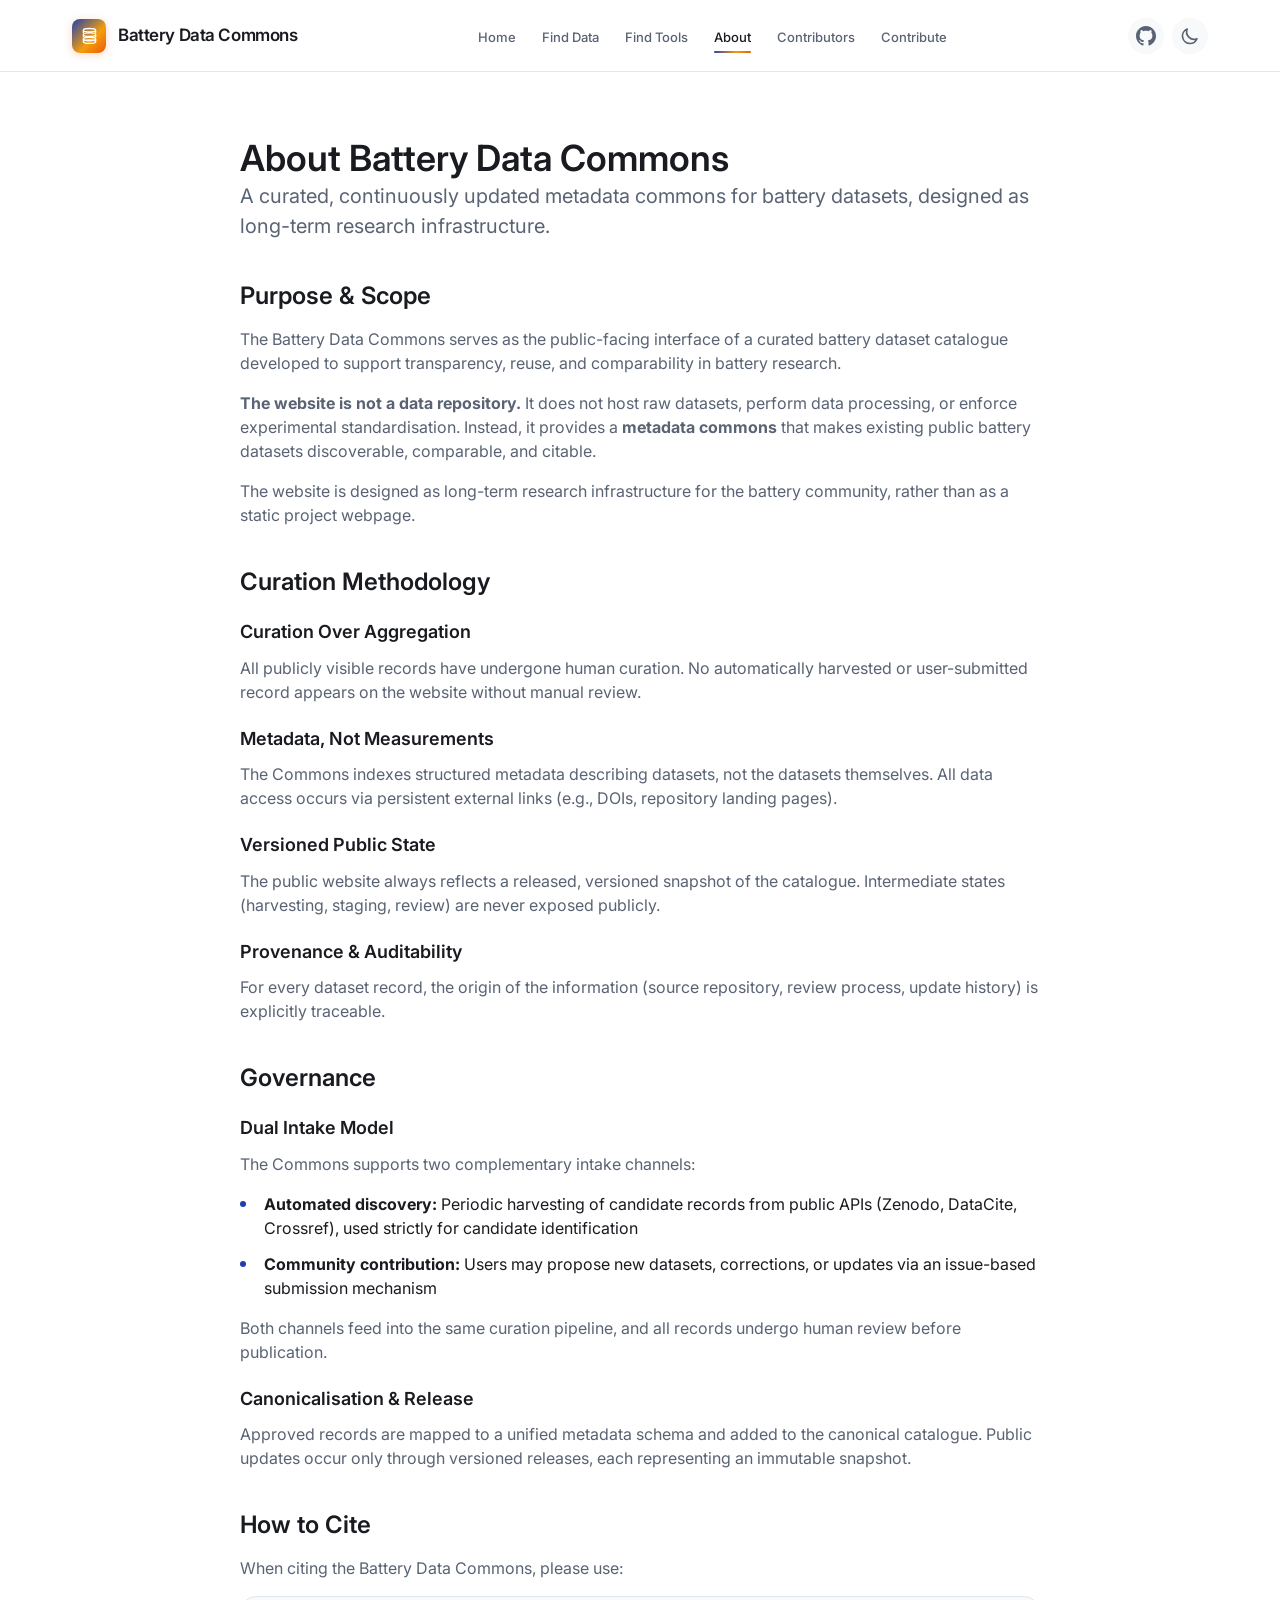
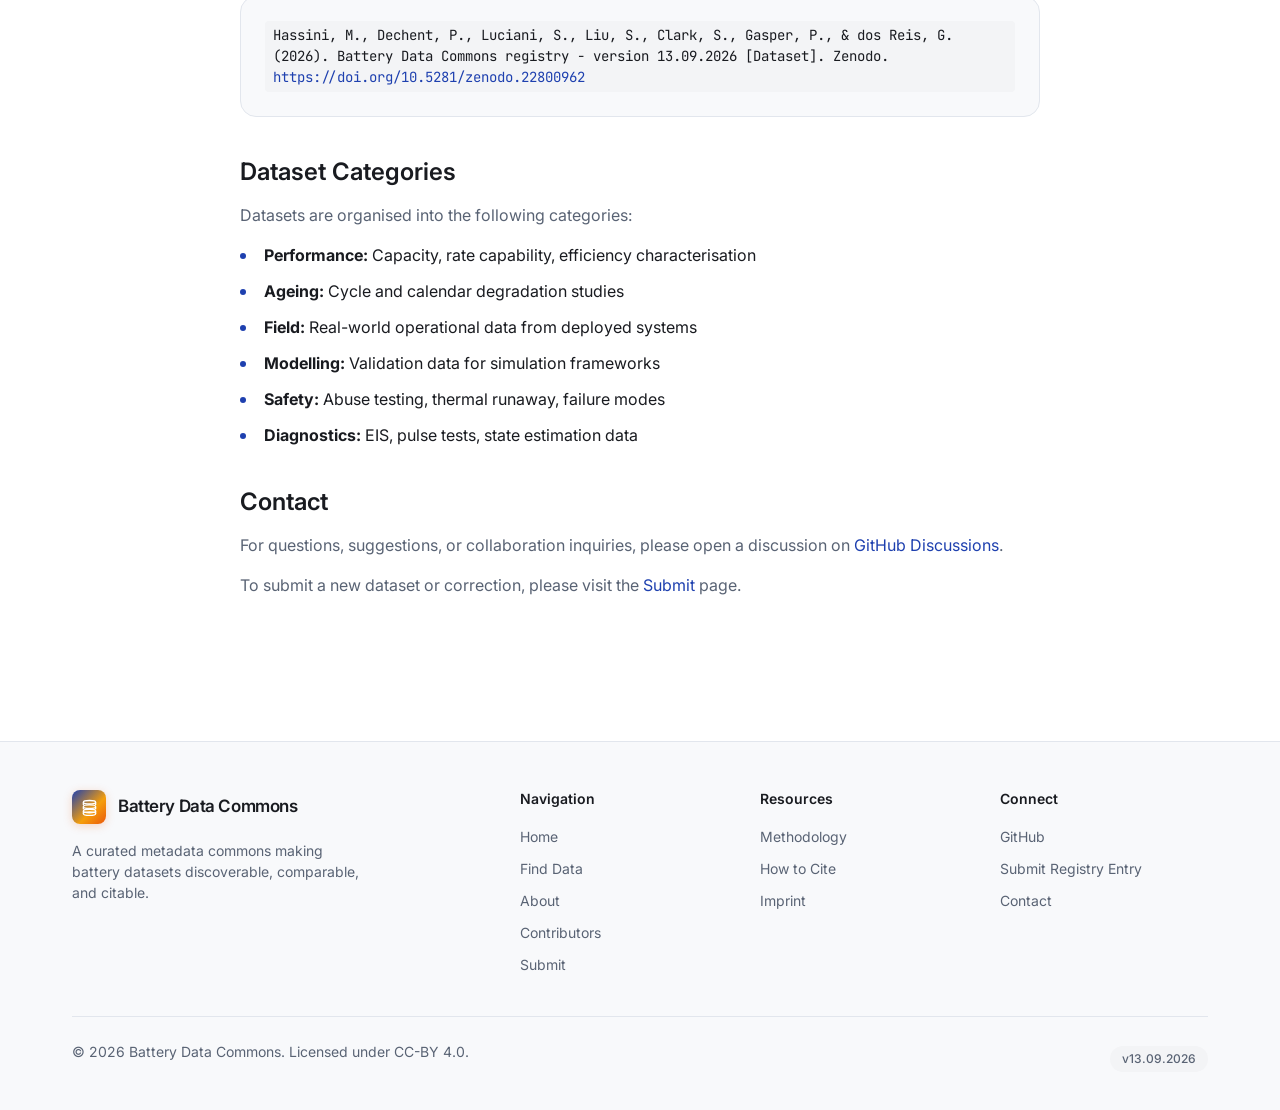
==== commit a9cff3cb: "Update about.html Rename some buttons and correct typo in license" ====
--- a/BatteryDataCommons/about.html
+++ b/BatteryDataCommons/about.html
@@ -55,10 +55,10 @@
             <ul class="nav-links">
                 <li><a href="index.html">Home</a></li>
                 <li><a href="find-data.html">Find Data</a></li>
-                <li><a href="tools.html">Tools</a></li>
+                <li><a href="tools.html">Find Tools</a></li>
                 <li><a href="about.html" class="active">About</a></li>
                 <li><a href="members.html">Contributors</a></li>
-                <li><a href="contribute.html">Submit</a></li>
+                <li><a href="contribute.html">Contribute</a></li>
             </ul>
 
             <div class="nav-actions">
@@ -246,7 +246,7 @@
                 </div>
             </div>
             <div class="footer-bottom">
-                <p>© 2026 Battery Data Commons. Licensed under CC-BY-4.0.</p>
+                <p>© 2026 Battery Data Commons. Licensed under CC-BY 4.0.</p>
                 <span class="version-badge">v13.09.2026</span>
             </div>
         </div>
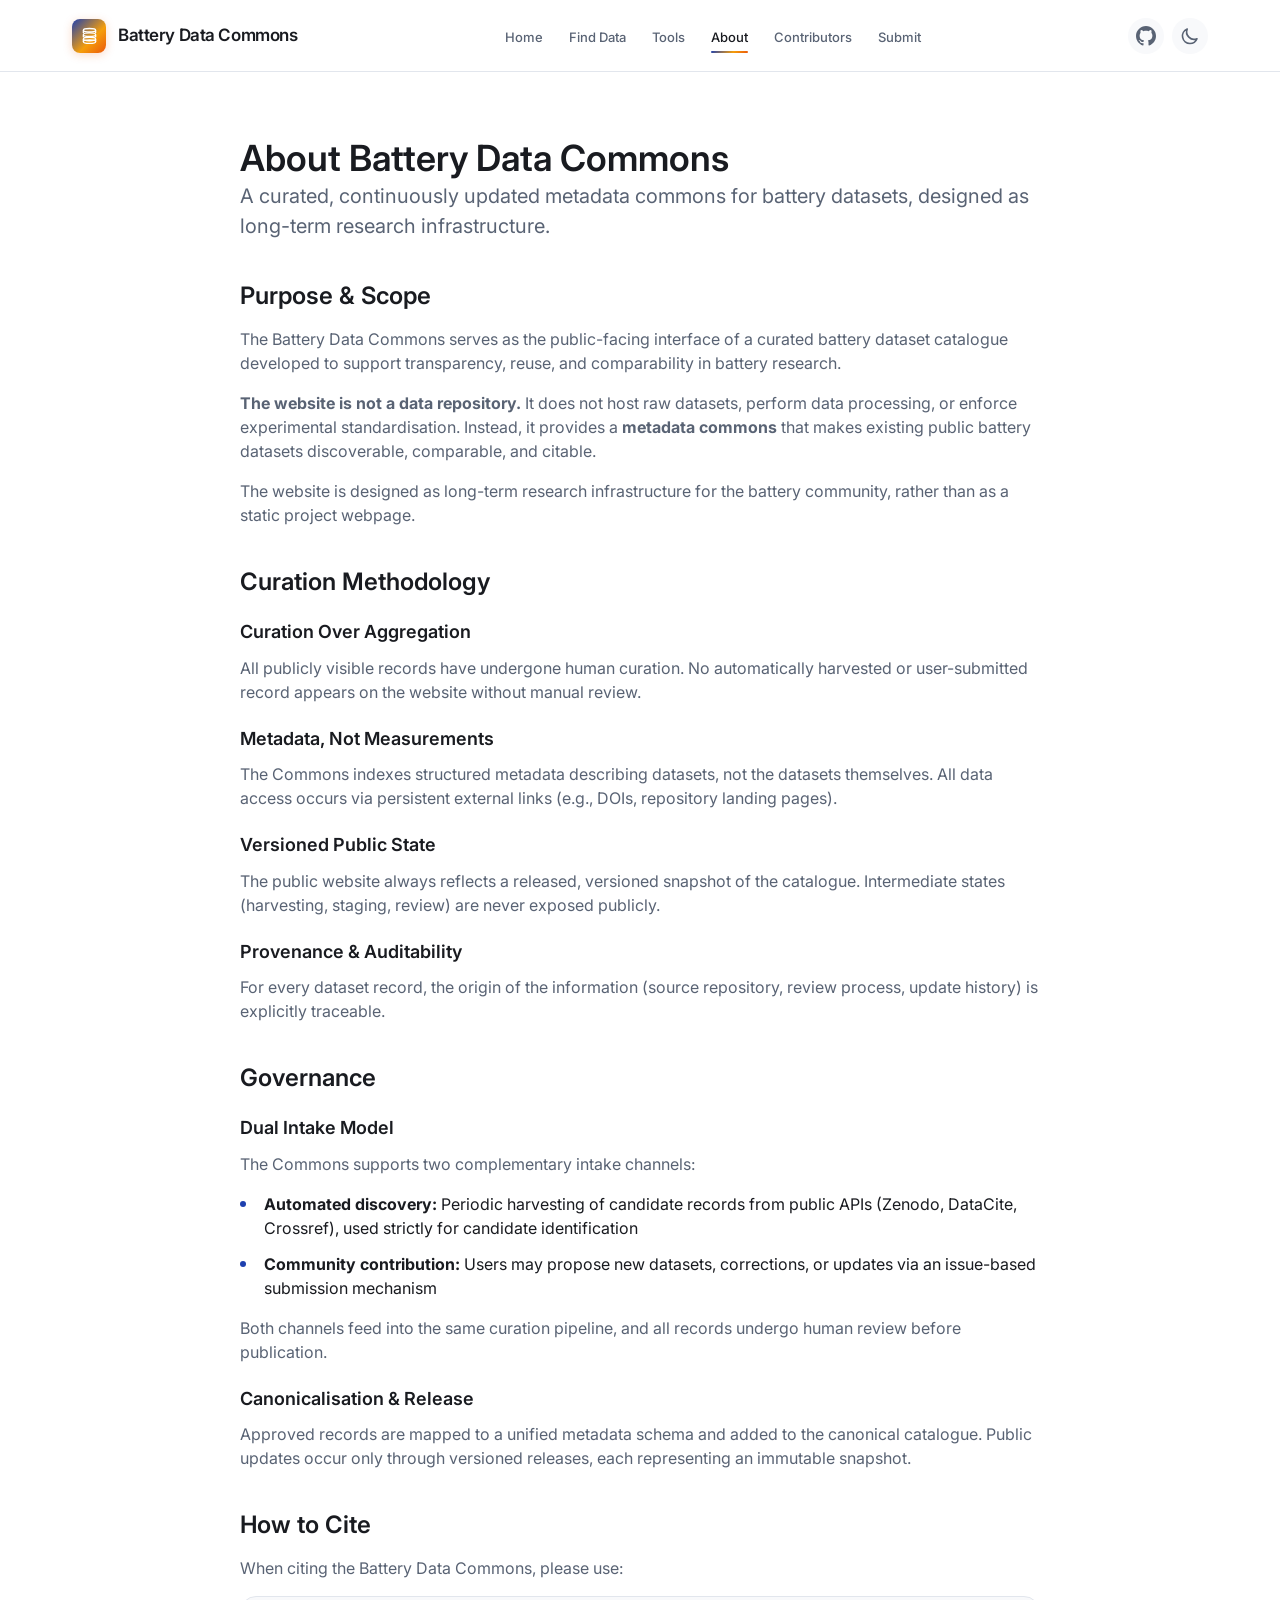
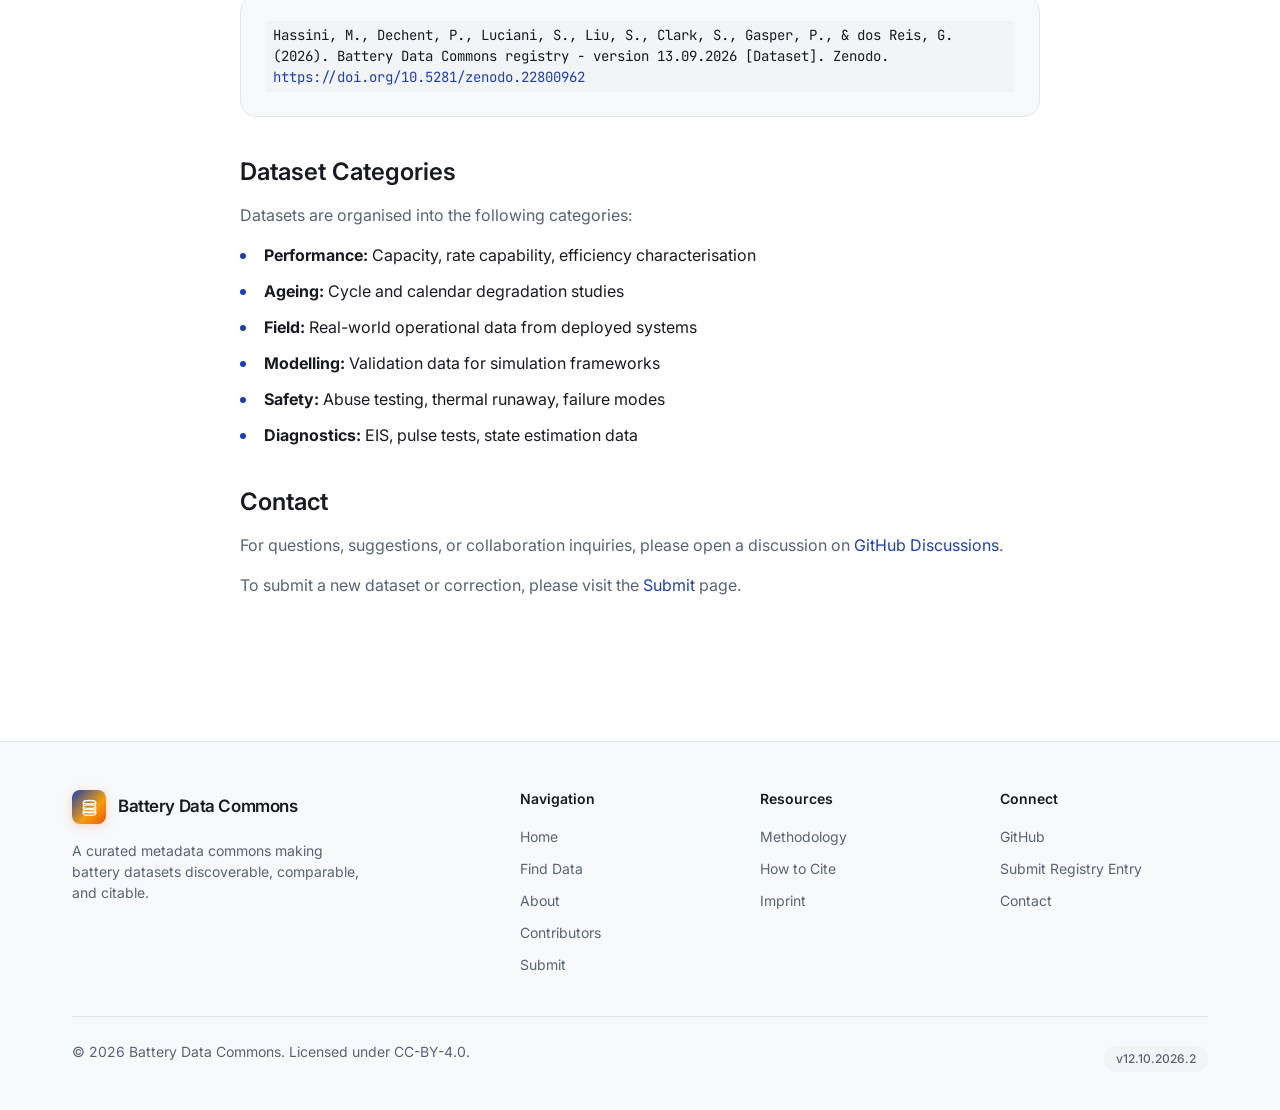
==== commit 4cc3e5b9: "Use G.dosReis@ed.ac.uk as the contact email in the page footers" ====
--- a/BatteryDataCommons/about.html
+++ b/BatteryDataCommons/about.html
@@ -55,10 +55,10 @@
             <ul class="nav-links">
                 <li><a href="index.html">Home</a></li>
                 <li><a href="find-data.html">Find Data</a></li>
-                <li><a href="tools.html">Find Tools</a></li>
+                <li><a href="tools.html">Tools</a></li>
                 <li><a href="about.html" class="active">About</a></li>
                 <li><a href="members.html">Contributors</a></li>
-                <li><a href="contribute.html">Contribute</a></li>
+                <li><a href="contribute.html">Submit</a></li>
             </ul>
 
             <div class="nav-actions">
@@ -241,12 +241,12 @@
                                 rel="noopener">GitHub</a>
                         </li>
                         <li><a href="contribute.html">Submit Registry Entry</a></li>
-                        <li><a href="mailto:contact@battery-data-commons.org">Contact</a></li>
+                        <li><a href="mailto:G.dosReis@ed.ac.uk">Contact</a></li>
                     </ul>
                 </div>
             </div>
             <div class="footer-bottom">
-                <p>© 2026 Battery Data Commons. Licensed under CC-BY 4.0.</p>
+                <p>© 2026 Battery Data Commons. Licensed under CC-BY-4.0.</p>
                 <span class="version-badge">v13.09.2026</span>
             </div>
         </div>
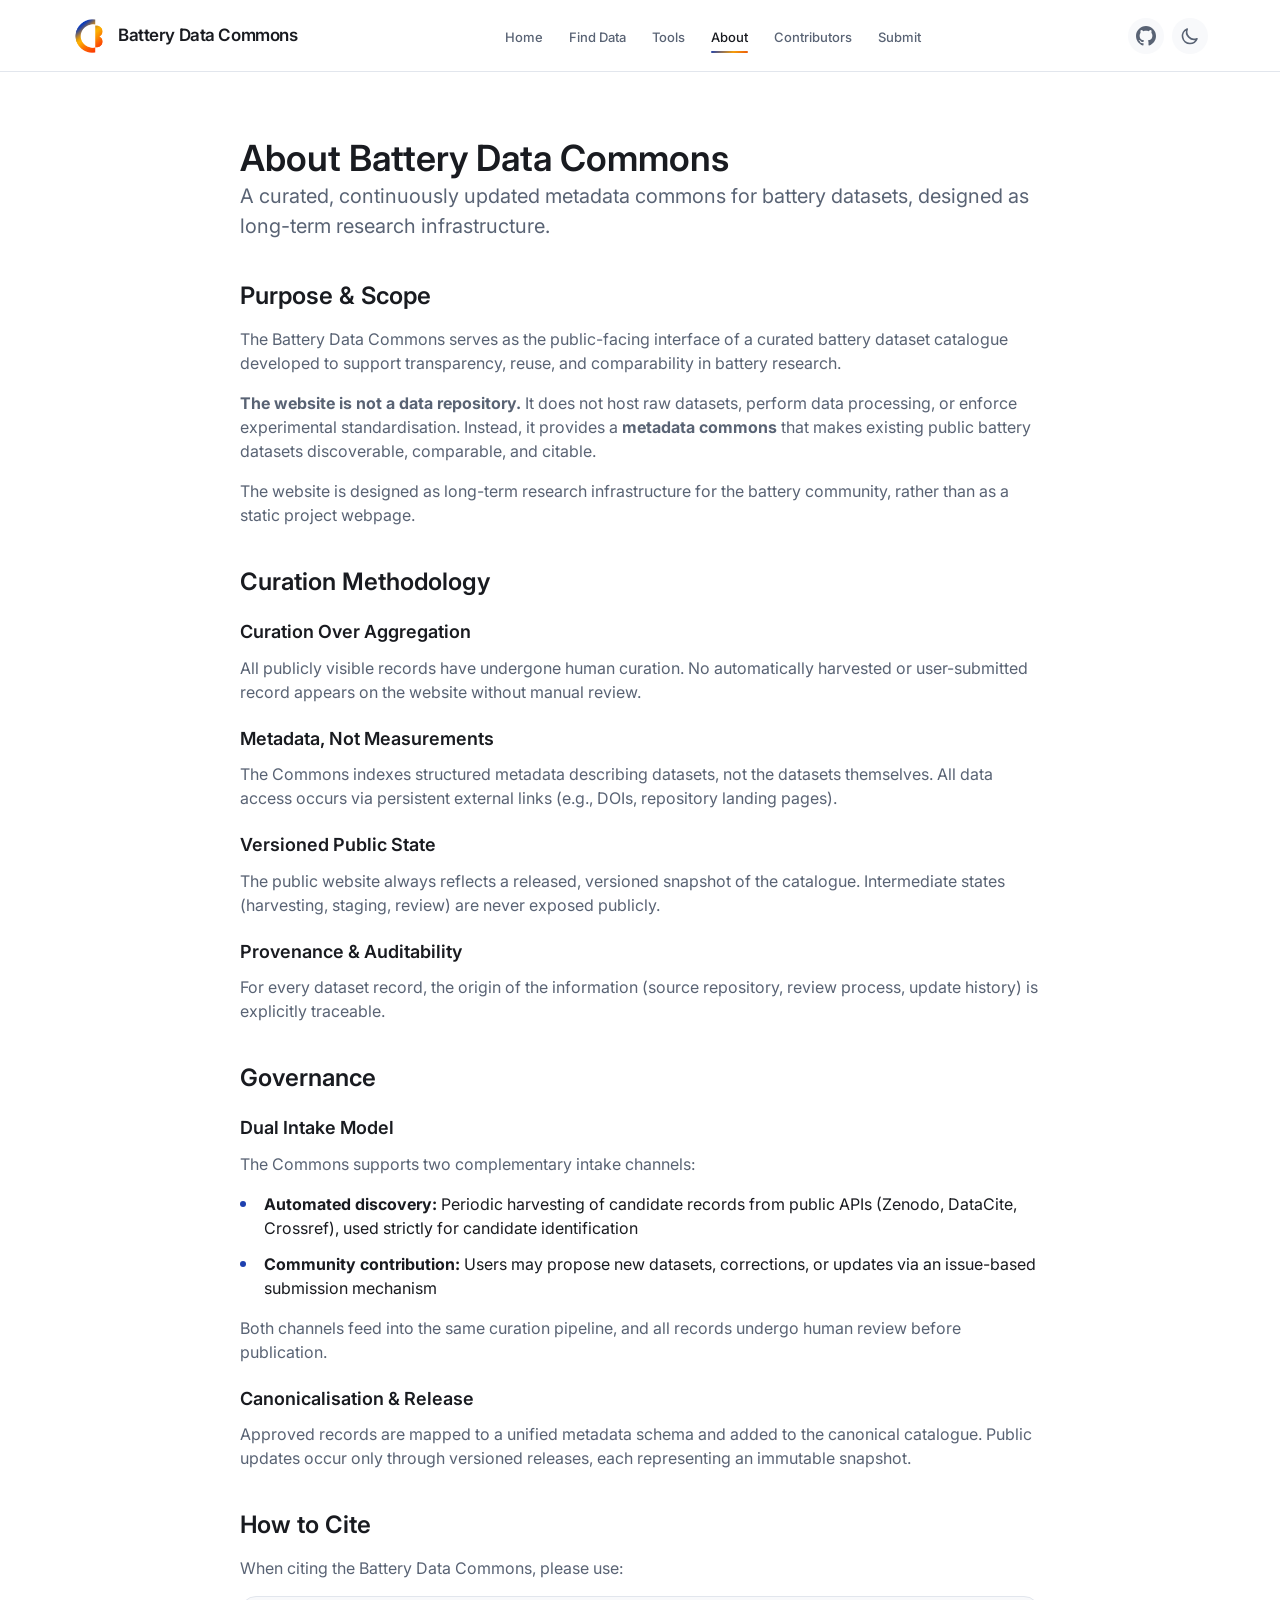
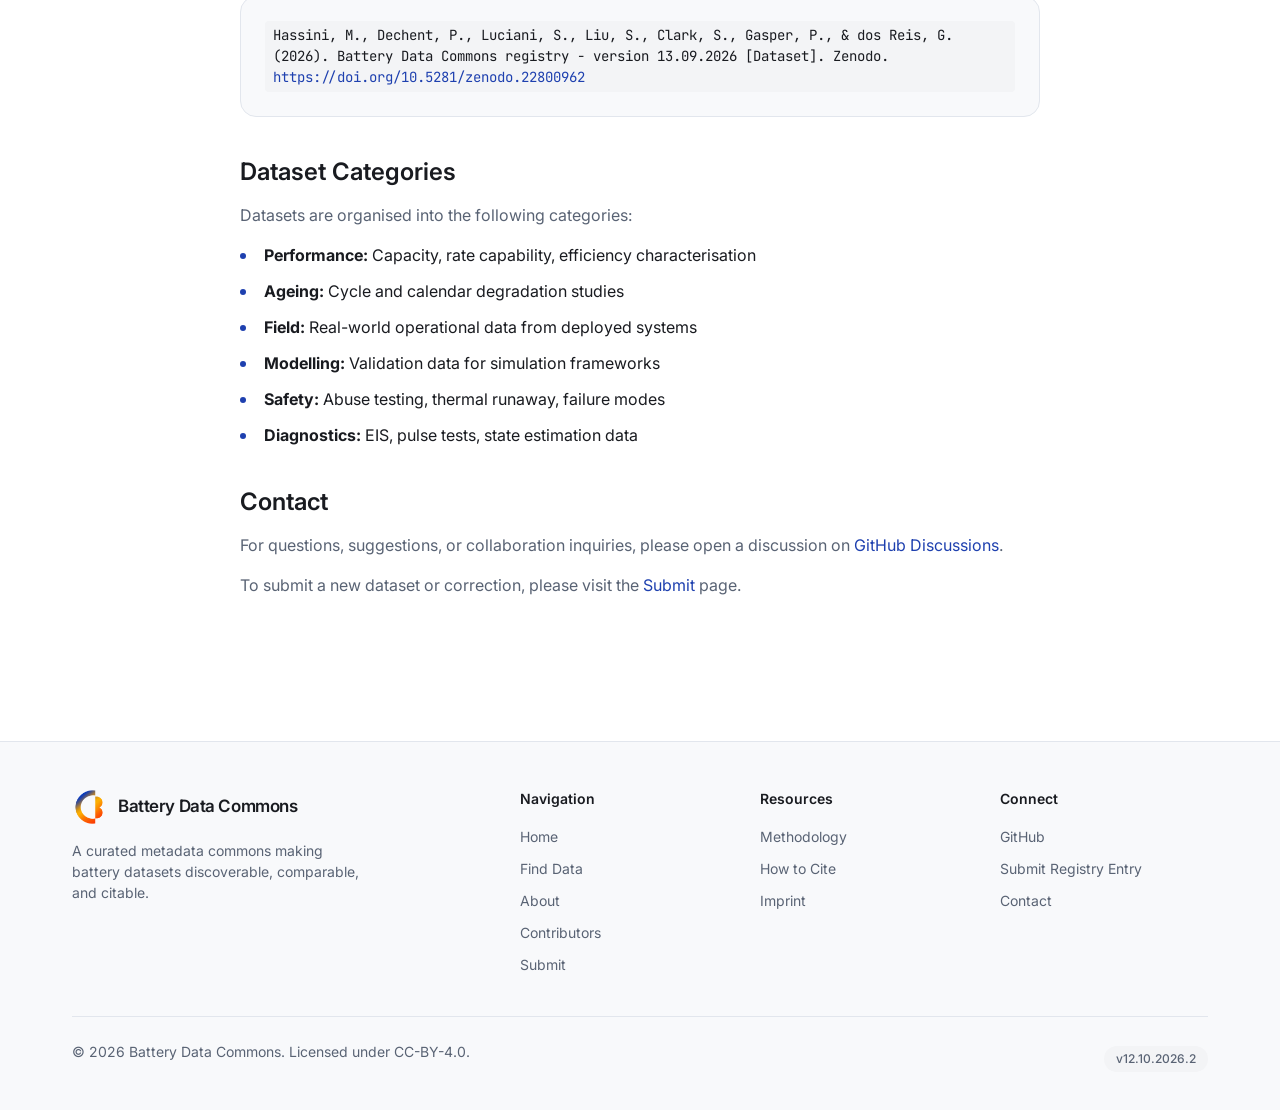
==== commit 41d350e2: "Add site favicon" ====
--- a/BatteryDataCommons/about.html
+++ b/BatteryDataCommons/about.html
@@ -11,6 +11,7 @@
     </script>
     <meta name="viewport" content="width=device-width, initial-scale=1.0">
     <title>About — Battery Data Commons</title>
+    <link rel="icon" href="css/favicon.ico">
     <meta name="description"
         content="Learn about the Battery Data Commons, the methodology, governance, and how to cite the catalogue.">
 
--- a/BatteryDataCommons/css/catalogue.css
+++ b/BatteryDataCommons/css/catalogue.css
@@ -40,8 +40,8 @@
 [data-theme="dark"] .nav { background: var(--color-bg-primary); }
 .nav-inner { gap: 28px; }
 .nav-logo { font-size: 17px; font-weight: 600; letter-spacing: -.025em; }
-.nav-logo-icon { flex-shrink: 0; width: 34px; height: 34px; color: #fff; background: var(--color-accent-gradient); border-radius: var(--radius-md); box-shadow: var(--shadow-accent); }
-.nav-logo-icon svg { width: 21px; height: 21px; stroke: currentColor; }
+.nav-logo-icon { flex-shrink: 0; width: 34px; height: 34px; background: url('bdc-logo.png') center / contain no-repeat; }
+.nav-logo-icon svg { display: none; }
 .nav-links { gap: 26px; }
 .nav-links li { margin: 0; }
 .nav-links a { font-size: 13px; }
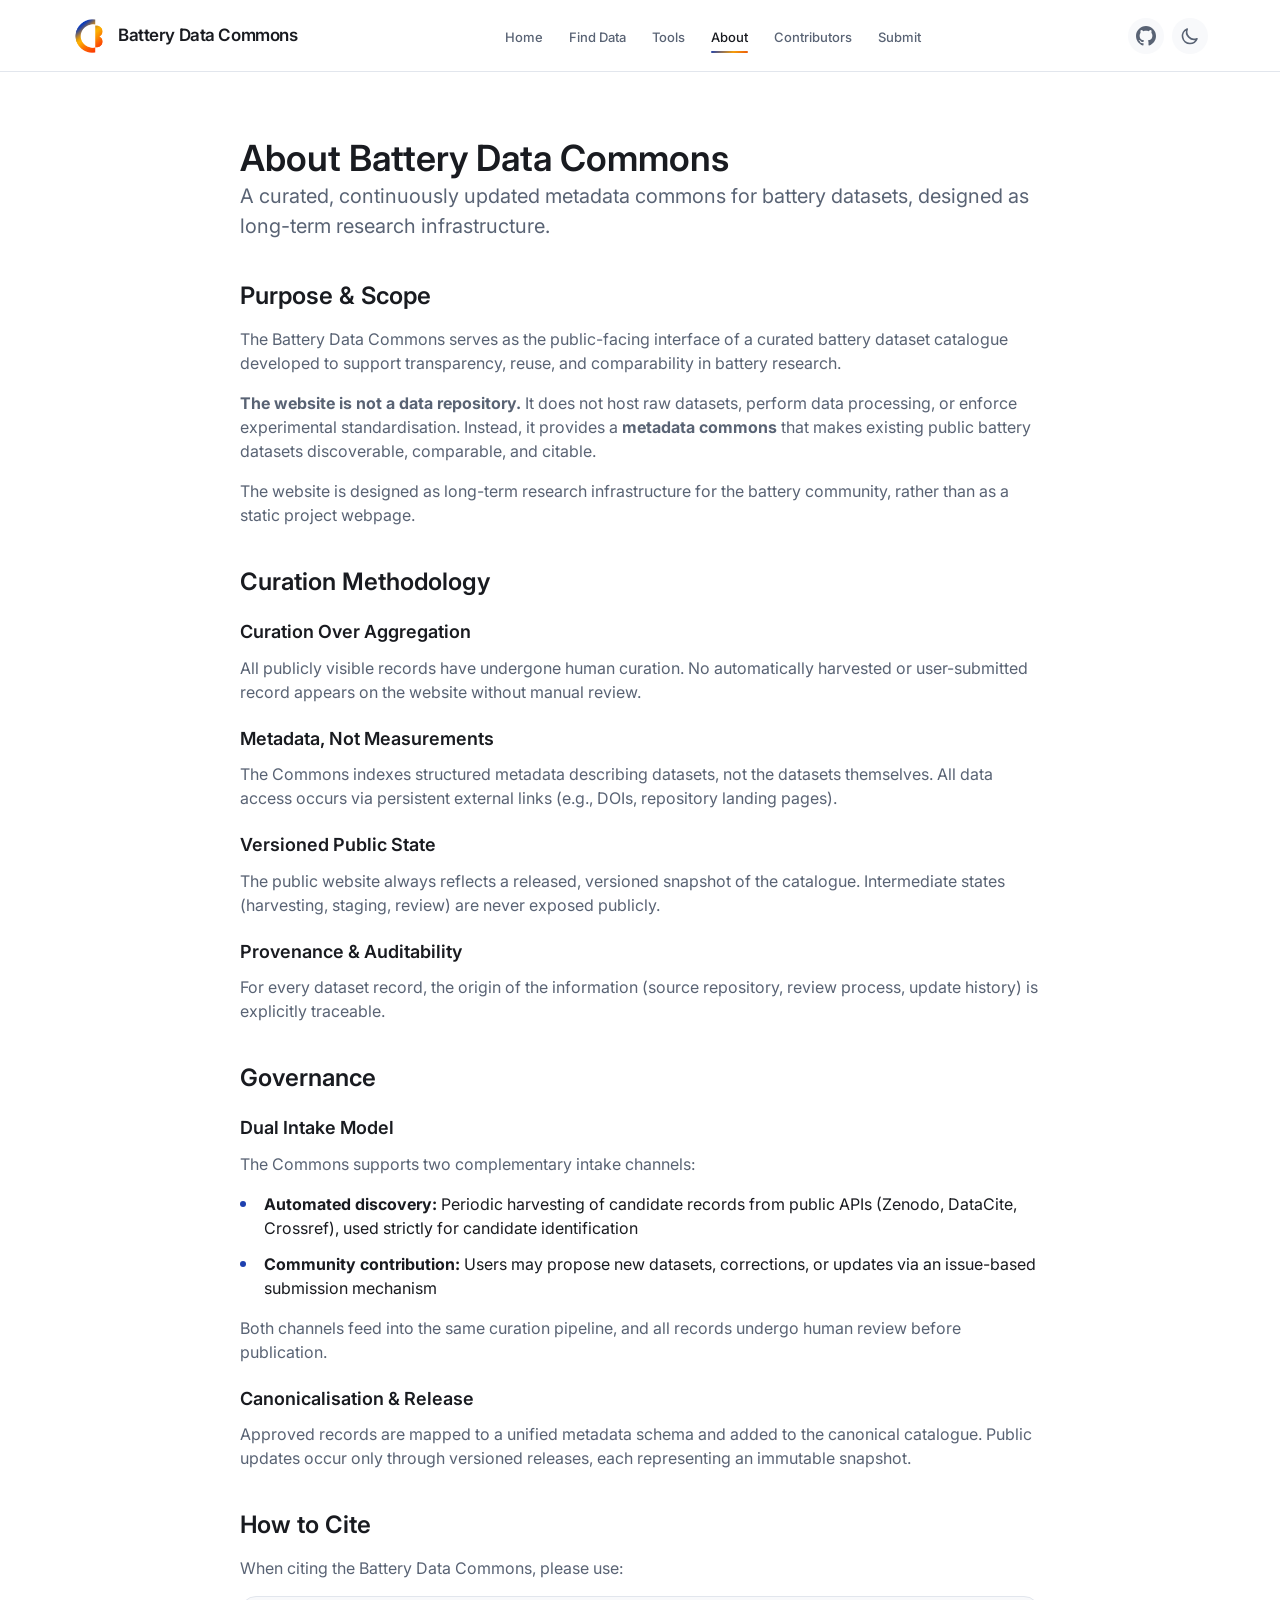
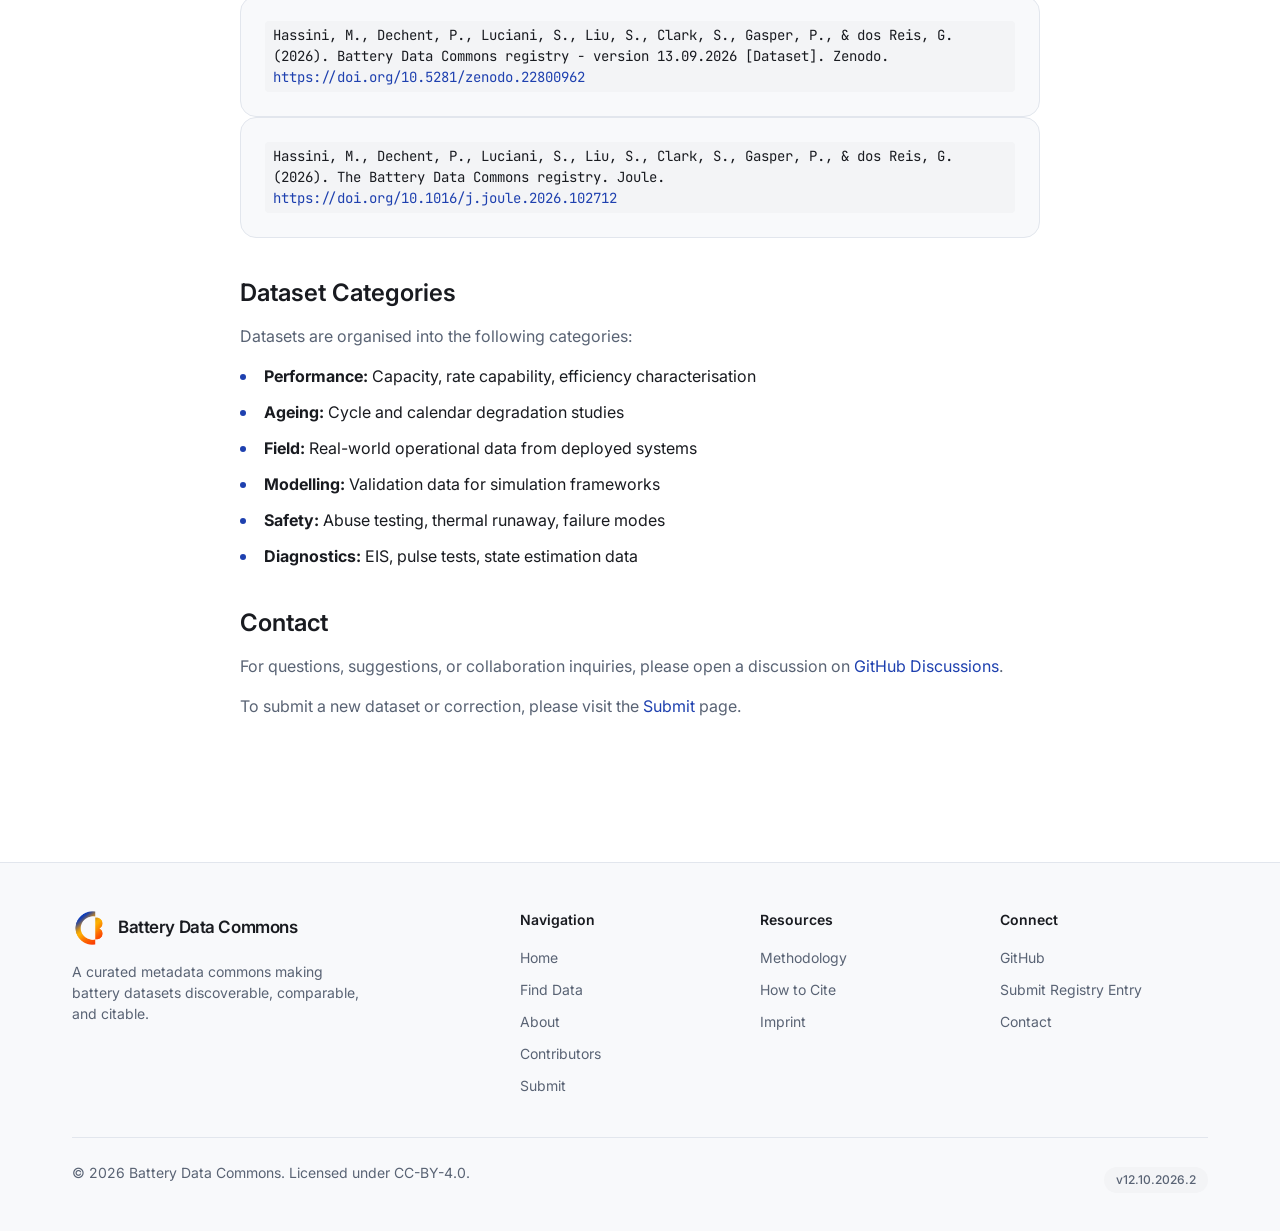
==== commit 5bd29af7: "Update about.html Add citation to journal article" ====
--- a/BatteryDataCommons/about.html
+++ b/BatteryDataCommons/about.html
@@ -165,7 +165,15 @@
                                 href="https://doi.org/10.5281/zenodo.22800962" target="_blank"
                                 rel="noopener">https://doi.org/10.5281/zenodo.22800962</a></code>
                     </div>
-
+                    <div class="card" style="background: var(--color-bg-secondary);">
+                        <code
+                            style="display: block; white-space: pre-wrap; font-size: var(--text-sm);">Hassini, M., Dechent, P., Luciani, S., Liu, S., Clark, S., Gasper, P., & dos Reis, G. (2026). The Battery Data Commons registry. Joule. <a
+                                href="https://doi.org/10.1016/j.joule.2026.102712" target="_blank"
+                                rel="noopener">https://doi.org/10.1016/j.joule.2026.102712</a></code>
+                    </div>
+
+
+                    
                     <h2 id="categories">Dataset Categories</h2>
                     <p>Datasets are organised into the following categories:</p>
                     <ul>
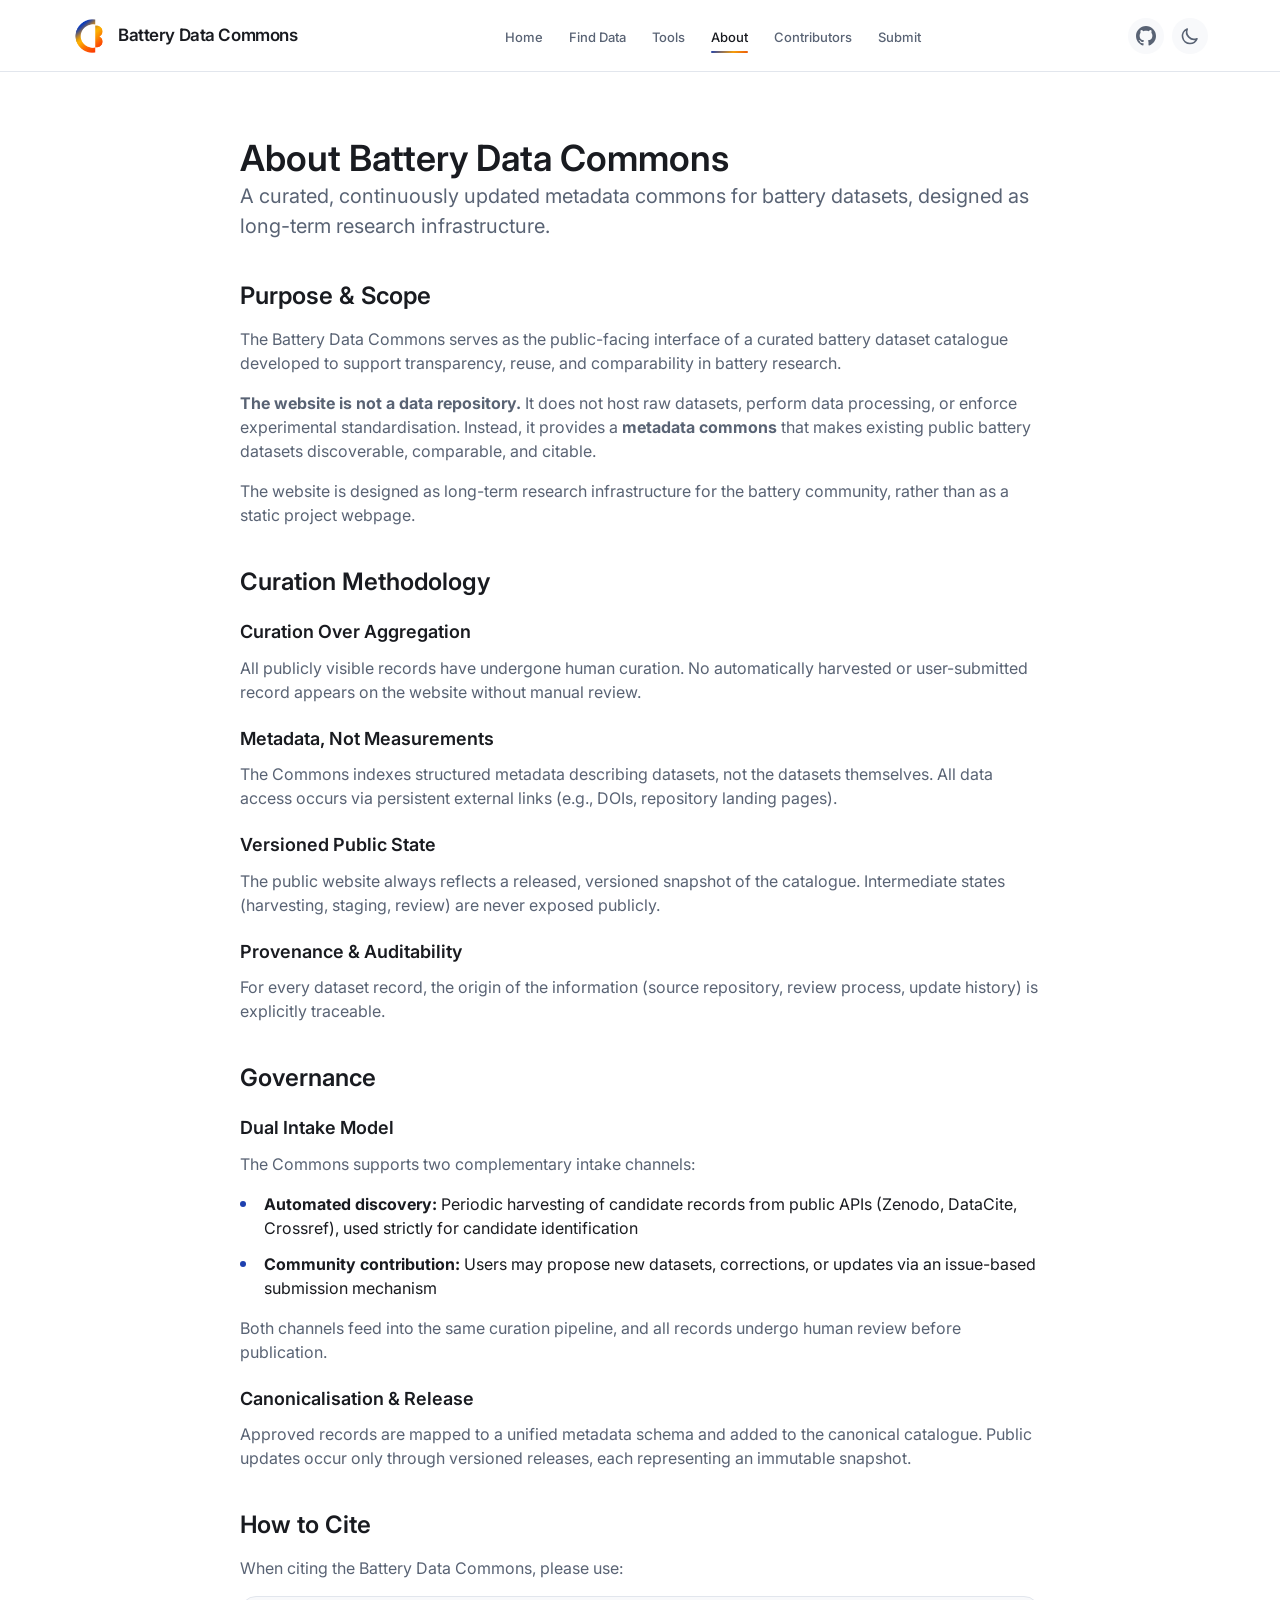
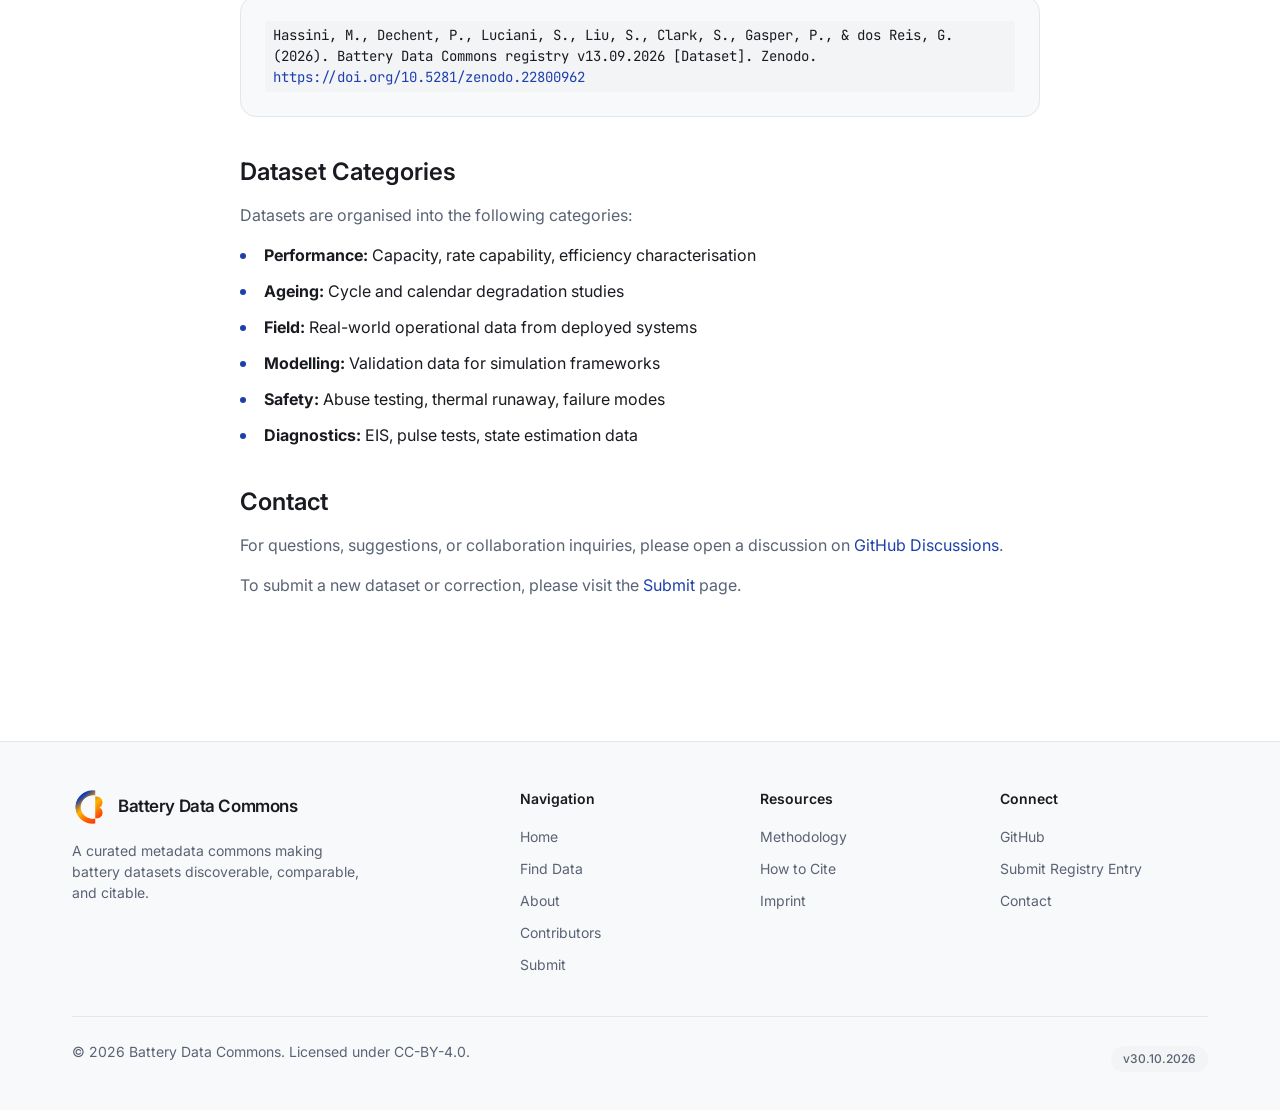
==== commit 0e99bfbf: "Release the v30.10.2026 registry: 379 datasets and 63 tools - One version label on the website, in E" ====
--- a/BatteryDataCommons/about.html
+++ b/BatteryDataCommons/about.html
@@ -161,19 +161,11 @@
                     <p>When citing the Battery Data Commons, please use:</p>
                     <div class="card" style="background: var(--color-bg-secondary);">
                         <code
-                            style="display: block; white-space: pre-wrap; font-size: var(--text-sm);">Hassini, M., Dechent, P., Luciani, S., Liu, S., Clark, S., Gasper, P., &amp; dos Reis, G. (2026). Battery Data Commons registry - version 13.09.2026 [Dataset]. Zenodo. <a
+                            style="display: block; white-space: pre-wrap; font-size: var(--text-sm);">Hassini, M., Dechent, P., Luciani, S., Liu, S., Clark, S., Gasper, P., &amp; dos Reis, G. (2026). Battery Data Commons registry v13.09.2026 [Dataset]. Zenodo. <a
                                 href="https://doi.org/10.5281/zenodo.22800962" target="_blank"
                                 rel="noopener">https://doi.org/10.5281/zenodo.22800962</a></code>
                     </div>
-                    <div class="card" style="background: var(--color-bg-secondary);">
-                        <code
-                            style="display: block; white-space: pre-wrap; font-size: var(--text-sm);">Hassini, M., Dechent, P., Luciani, S., Liu, S., Clark, S., Gasper, P., & dos Reis, G. (2026). The Battery Data Commons registry. Joule. <a
-                                href="https://doi.org/10.1016/j.joule.2026.102712" target="_blank"
-                                rel="noopener">https://doi.org/10.1016/j.joule.2026.102712</a></code>
-                    </div>
-
-
-                    
+
                     <h2 id="categories">Dataset Categories</h2>
                     <p>Datasets are organised into the following categories:</p>
                     <ul>
@@ -256,15 +248,15 @@
             </div>
             <div class="footer-bottom">
                 <p>© 2026 Battery Data Commons. Licensed under CC-BY-4.0.</p>
-                <span class="version-badge">v13.09.2026</span>
+                <span class="version-badge" data-release-version hidden></span>
             </div>
         </div>
     </footer>
 
     <!-- Scripts -->
     <script src="js/data.js?v=20260913"></script>
-    <script src="js/ui.js?v=20260913b"></script>
-  <script src="js/release.js?v=20260917a"></script>
+    <script src="js/ui.js?v=20261030"></script>
+  <script src="js/release.js?v=20261030"></script>
 </body>
 
 </html>
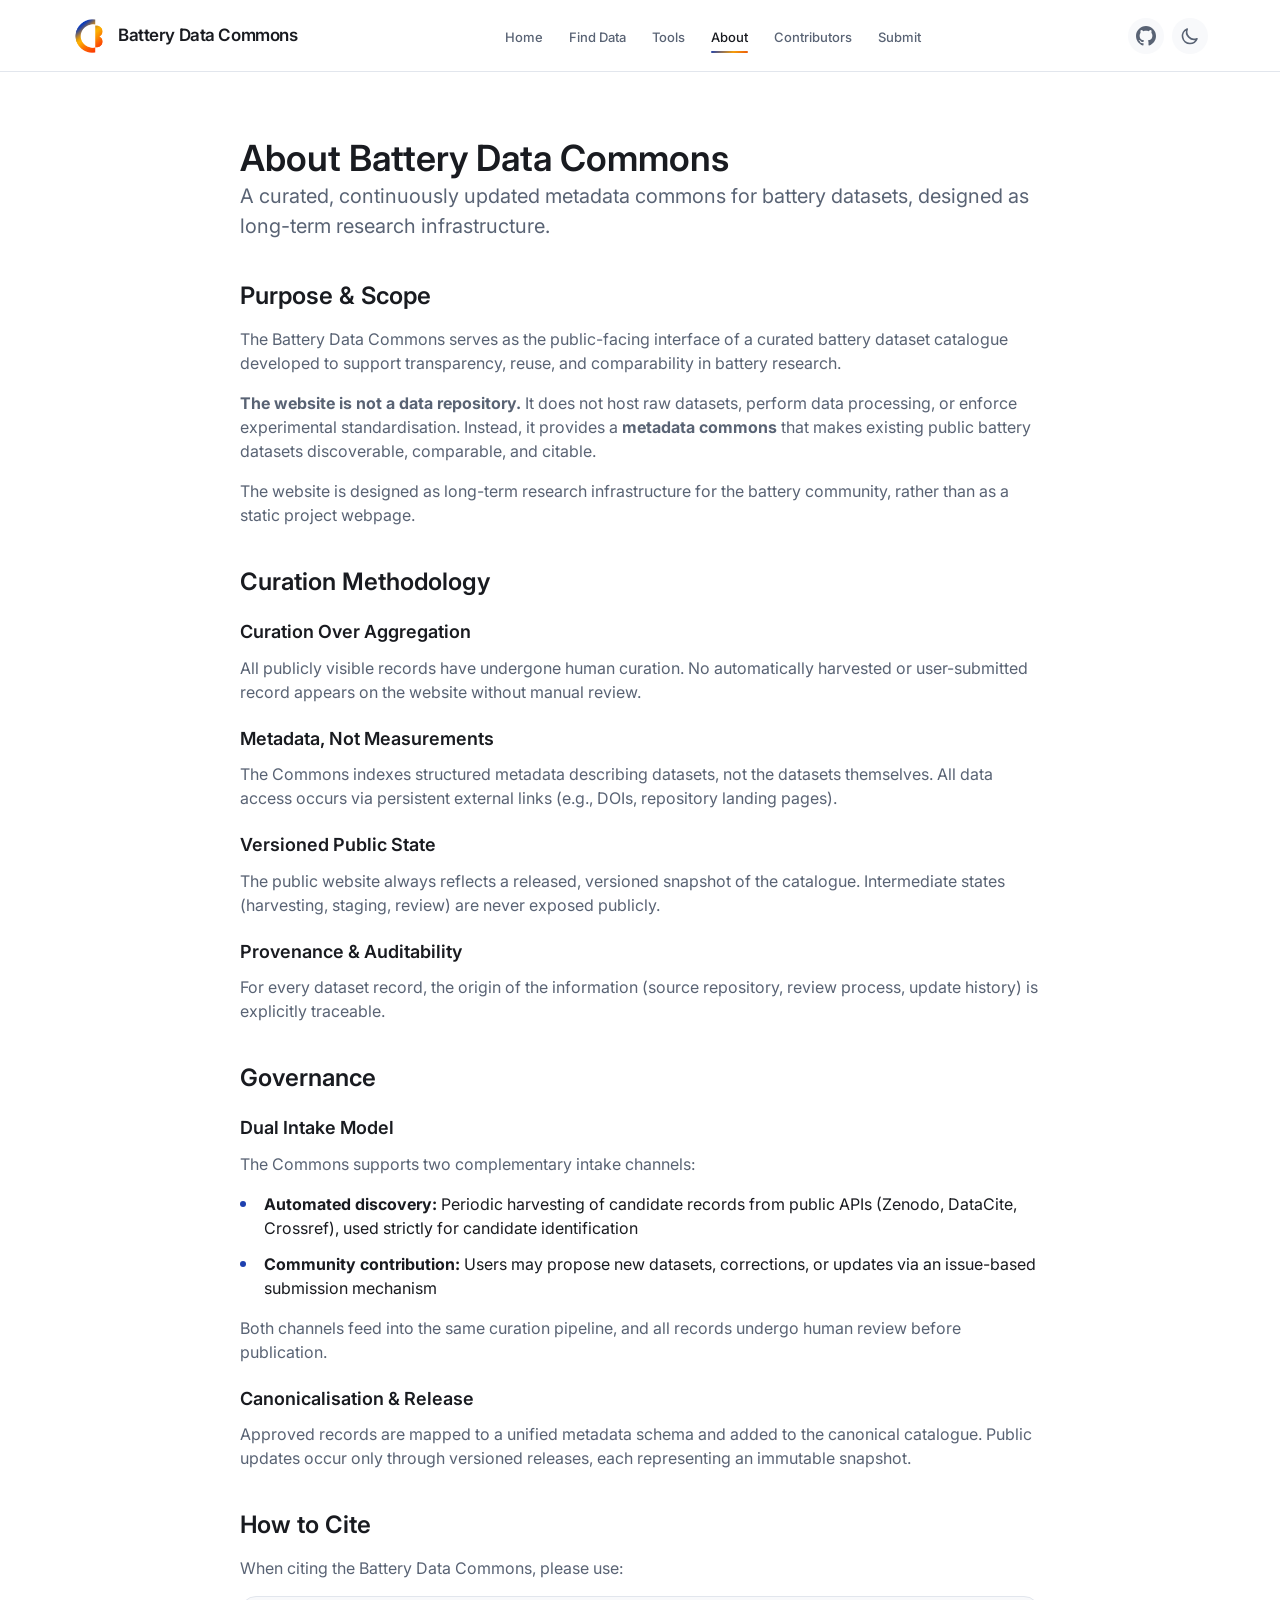
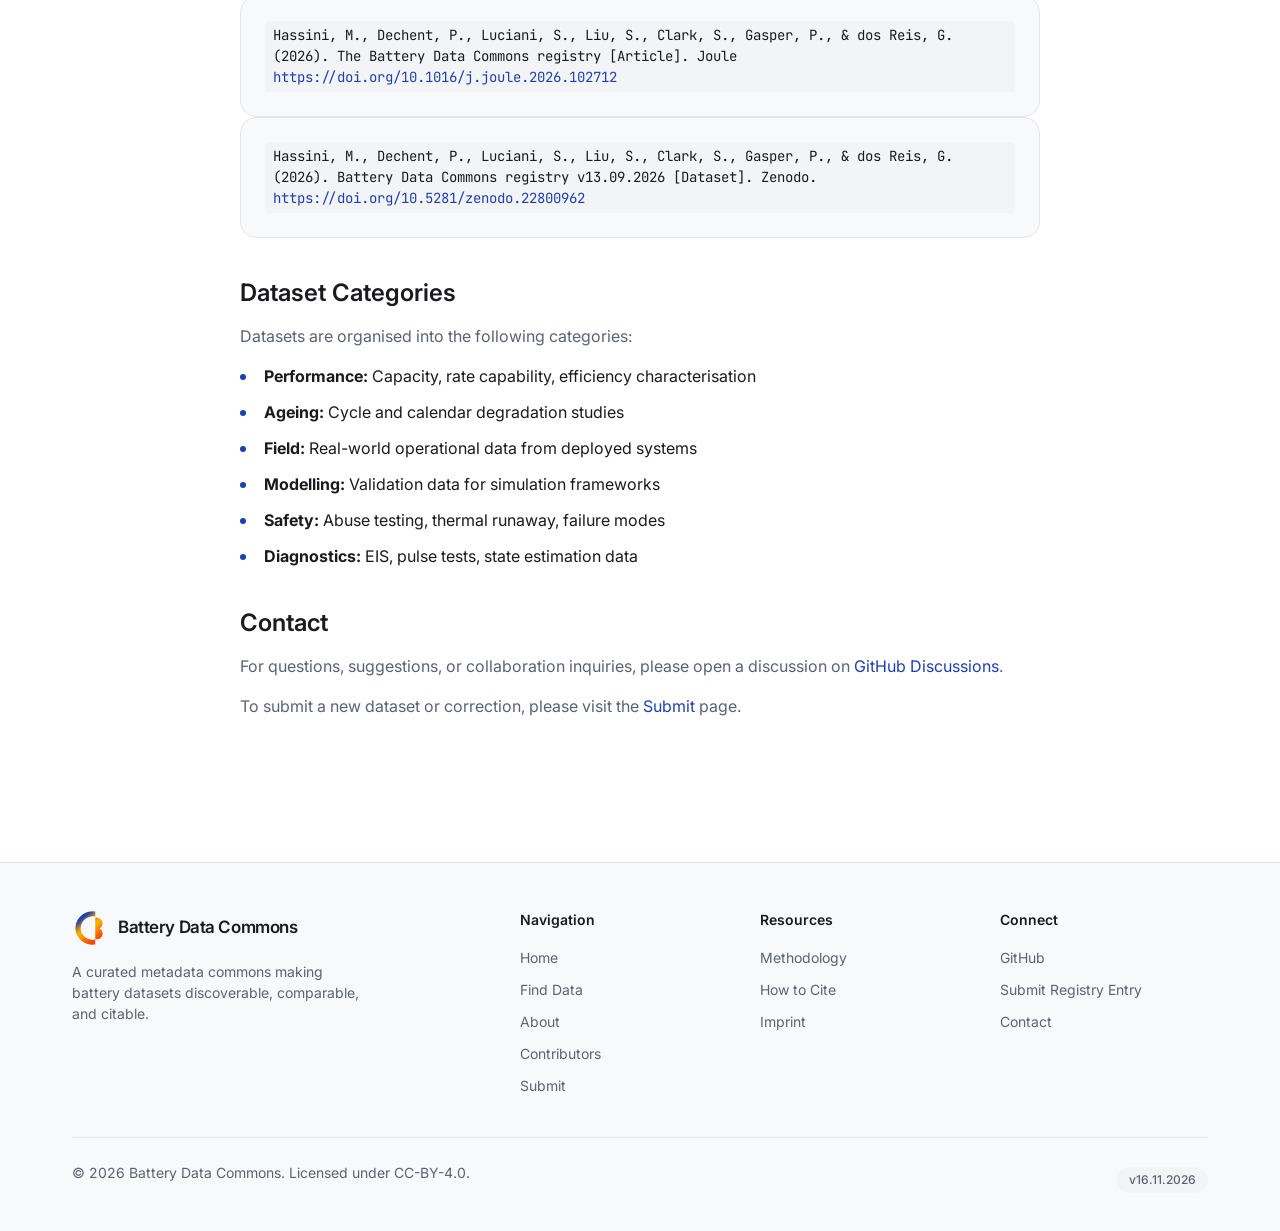
==== commit 85d0bd65: "Release v16.11.2026 from BatteryCommons/BatteryDataCommons@d253da4" ====
--- a/BatteryDataCommons/about.html
+++ b/BatteryDataCommons/about.html
@@ -159,12 +159,23 @@
 
                     <h2 id="citation">How to Cite</h2>
                     <p>When citing the Battery Data Commons, please use:</p>
+                 <div class="card" style="background: var(--color-bg-secondary);">
+                        <code
+                            style="display: block; white-space: pre-wrap; font-size: var(--text-sm);">Hassini, M., Dechent, P., Luciani, S., Liu, S., Clark, S., Gasper, P., &amp; dos Reis, G. (2026). The Battery Data Commons registry [Article]. Joule <a
+                                href="https://doi.org/10.1016/j.joule.2026.102712" target="_blank"
+                                rel="noopener">https://doi.org/10.1016/j.joule.2026.102712</a></code>
+                    </div>
+
+                    
                     <div class="card" style="background: var(--color-bg-secondary);">
                         <code
                             style="display: block; white-space: pre-wrap; font-size: var(--text-sm);">Hassini, M., Dechent, P., Luciani, S., Liu, S., Clark, S., Gasper, P., &amp; dos Reis, G. (2026). Battery Data Commons registry v13.09.2026 [Dataset]. Zenodo. <a
                                 href="https://doi.org/10.5281/zenodo.22800962" target="_blank"
                                 rel="noopener">https://doi.org/10.5281/zenodo.22800962</a></code>
                     </div>
+
+
+                    
 
                     <h2 id="categories">Dataset Categories</h2>
                     <p>Datasets are organised into the following categories:</p>
@@ -254,8 +265,8 @@
     </footer>
 
     <!-- Scripts -->
-    <script src="js/data.js?v=20260913"></script>
-    <script src="js/ui.js?v=20261030"></script>
+    <script src="js/data.js?v=20261115"></script>
+    <script src="js/ui.js?v=20261115"></script>
   <script src="js/release.js?v=20261030"></script>
 </body>
 
--- a/BatteryDataCommons/css/pages.css
+++ b/BatteryDataCommons/css/pages.css
@@ -627,6 +627,13 @@
 
 .detail-publication:hover {
     color: var(--color-accent-primary);
+}
+
+.detail-publication-authors {
+    display: block;
+    margin-top: 0.2rem;
+    color: var(--color-text-tertiary);
+    font-size: var(--text-xs);
 }
 
 .detail-empty-note {
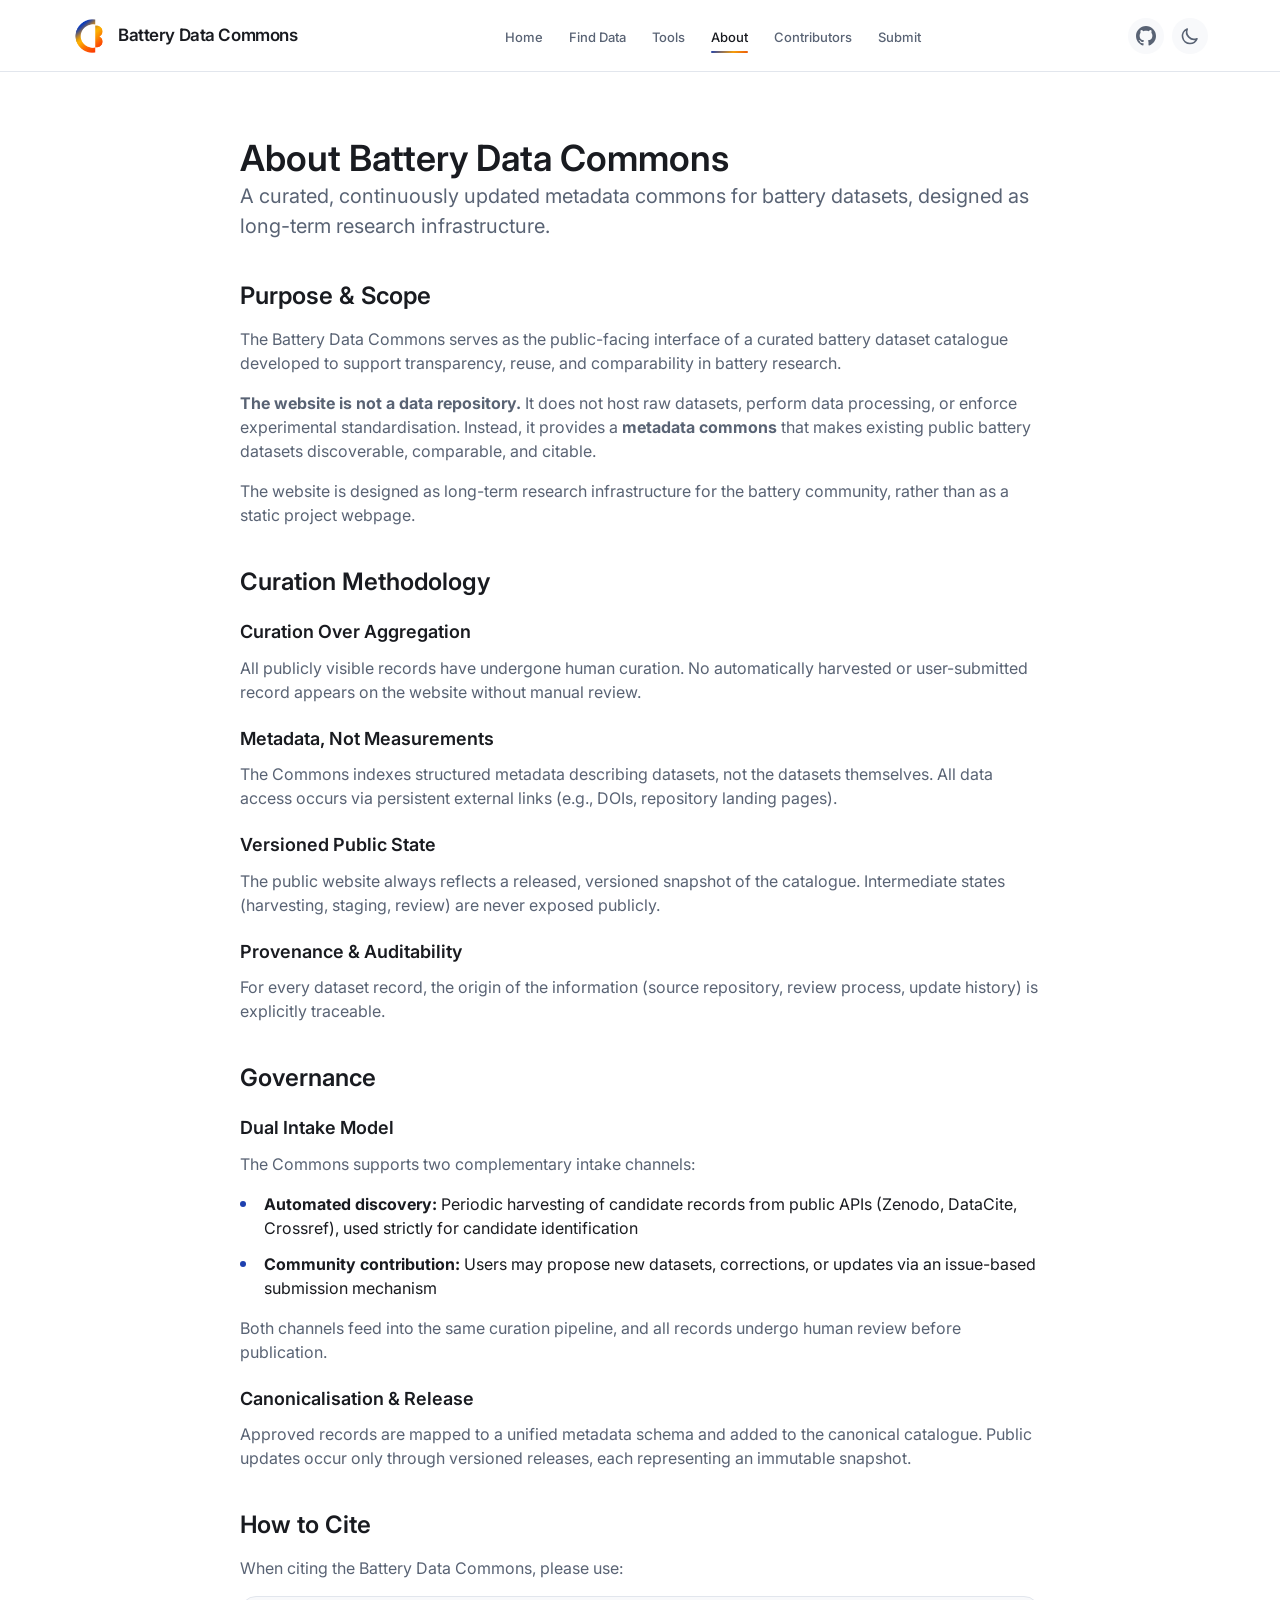
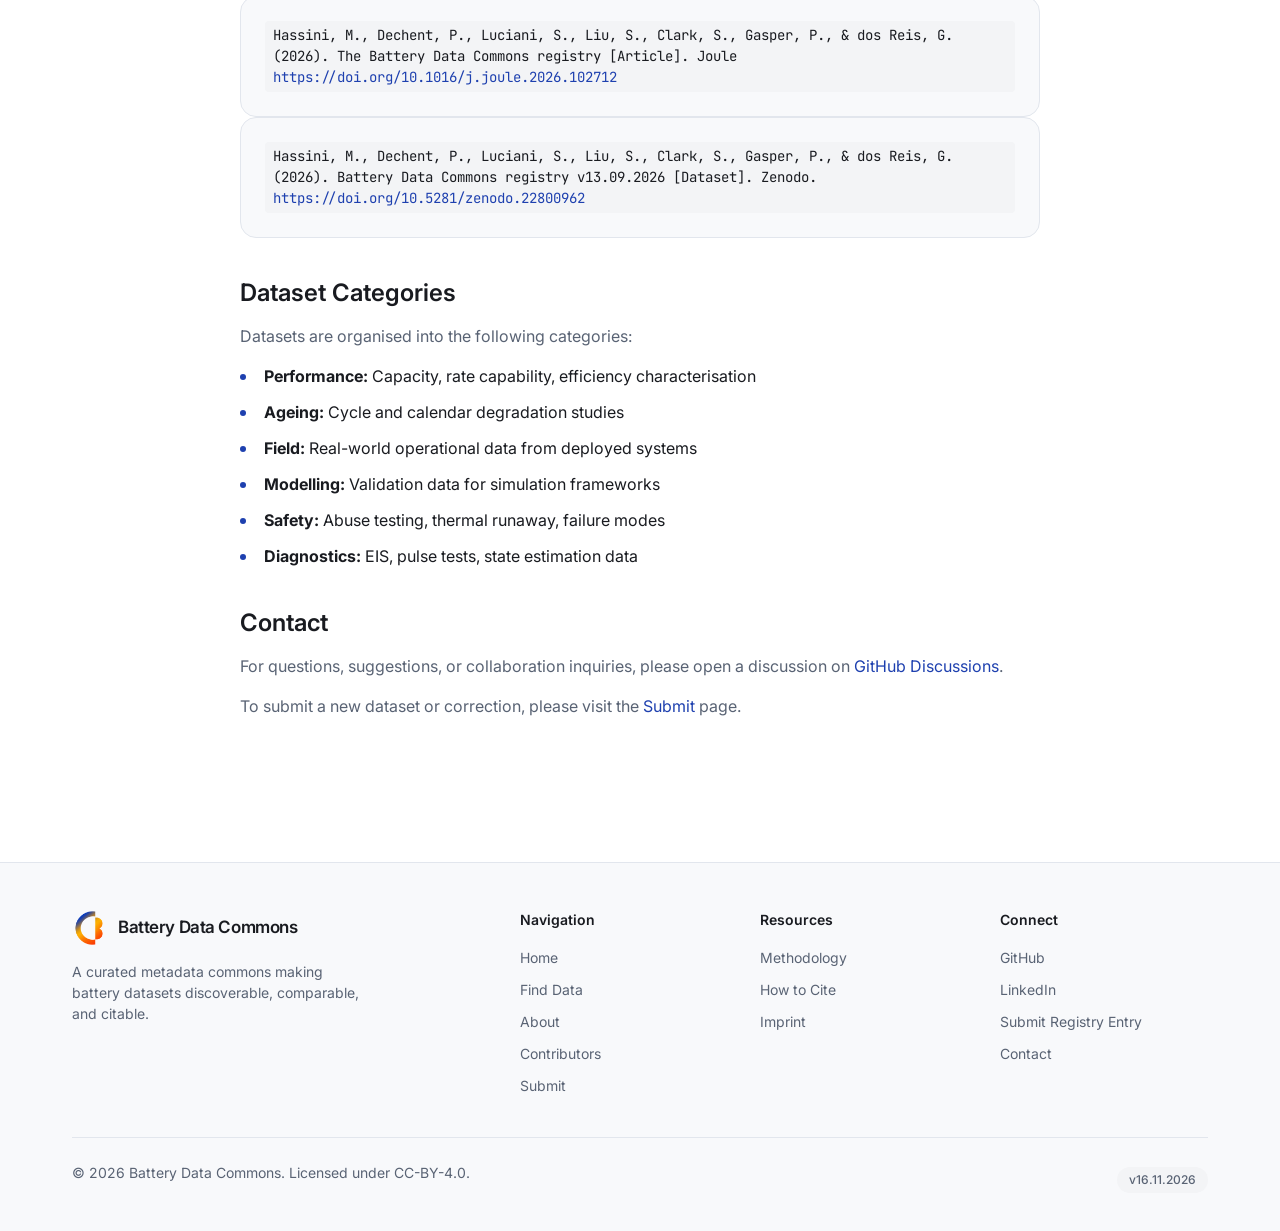
==== commit 346f48c9: "Release v16.11.2026 from BatteryCommons/BatteryDataCommons@e4c964f" ====
--- a/BatteryDataCommons/about.html
+++ b/BatteryDataCommons/about.html
@@ -252,6 +252,7 @@
                         <li><a href="https://github.com/BatteryCommons/BatteryCommons.github.io" target="_blank"
                                 rel="noopener">GitHub</a>
                         </li>
+                        <li><a href="https://www.linkedin.com/company/battery-data-commons/" target="_blank" rel="noopener">LinkedIn</a></li>
                         <li><a href="contribute.html">Submit Registry Entry</a></li>
                         <li><a href="mailto:G.dosReis@ed.ac.uk">Contact</a></li>
                     </ul>
